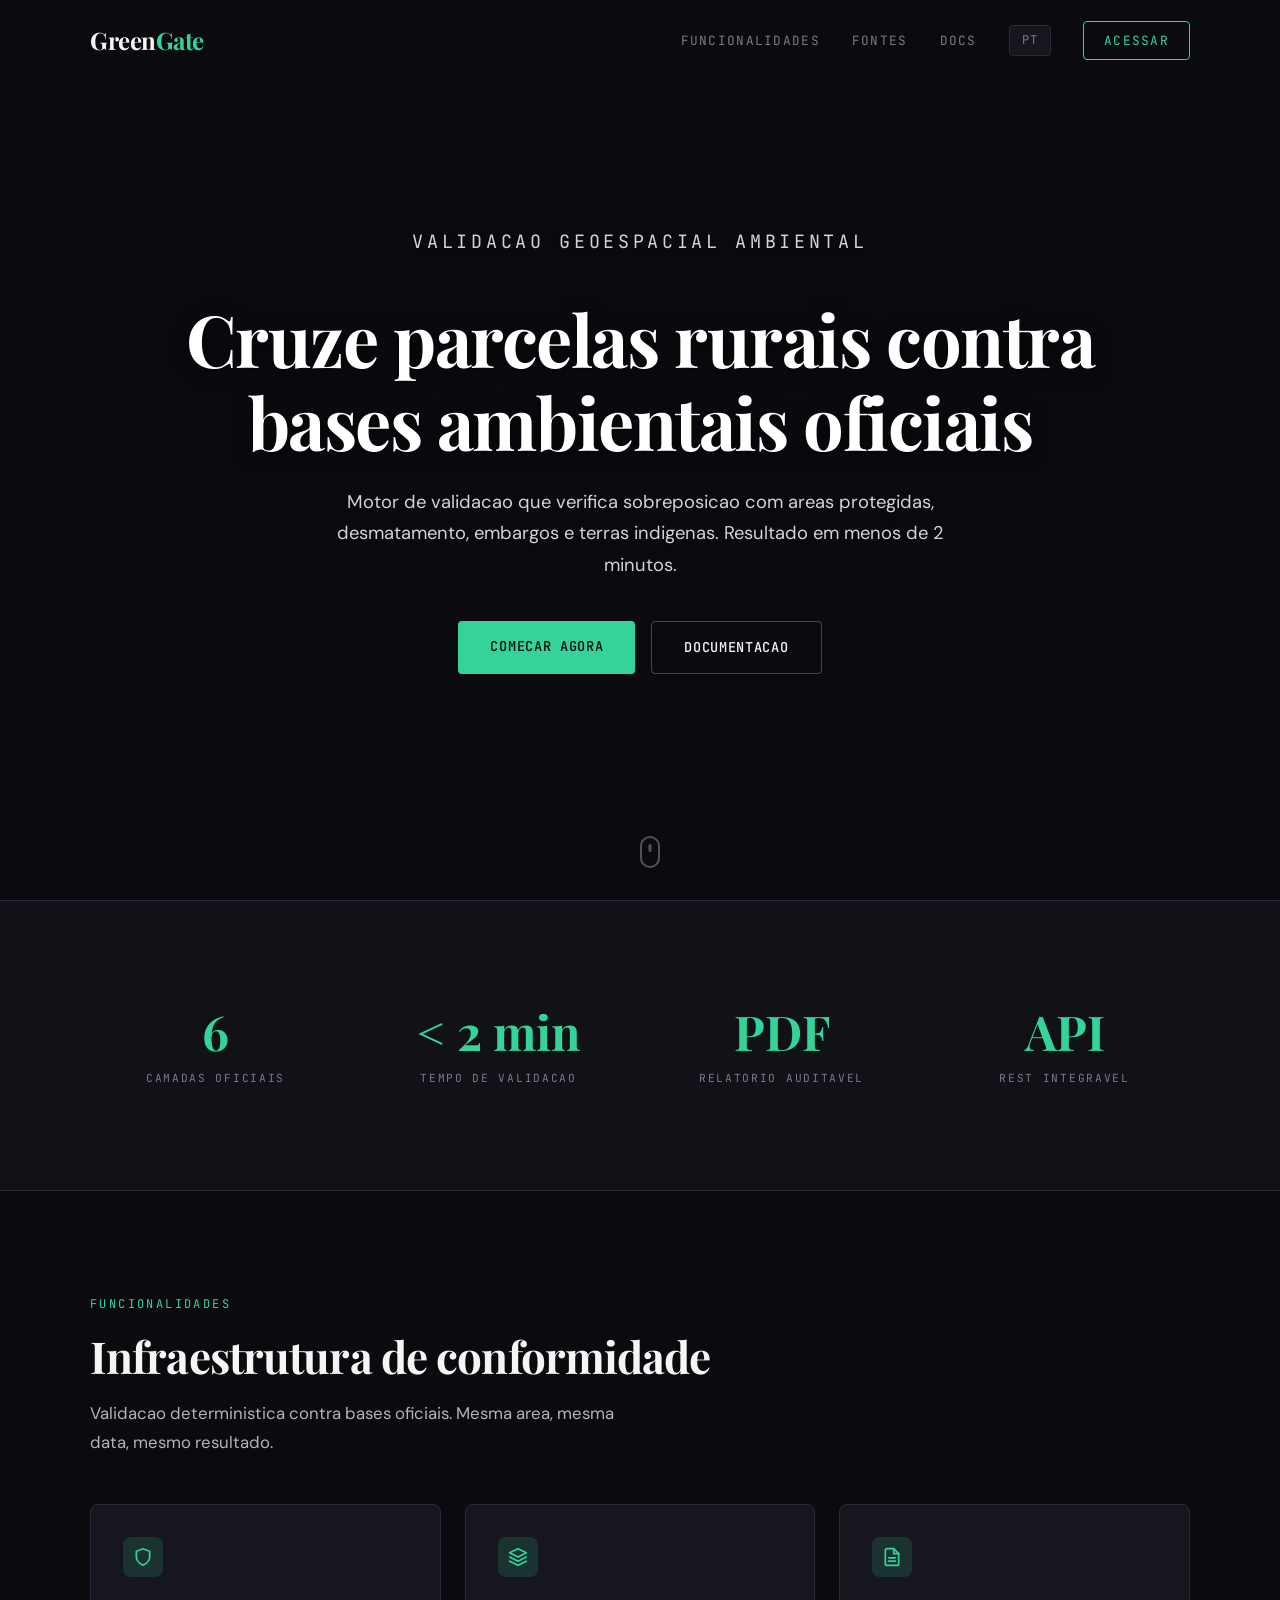
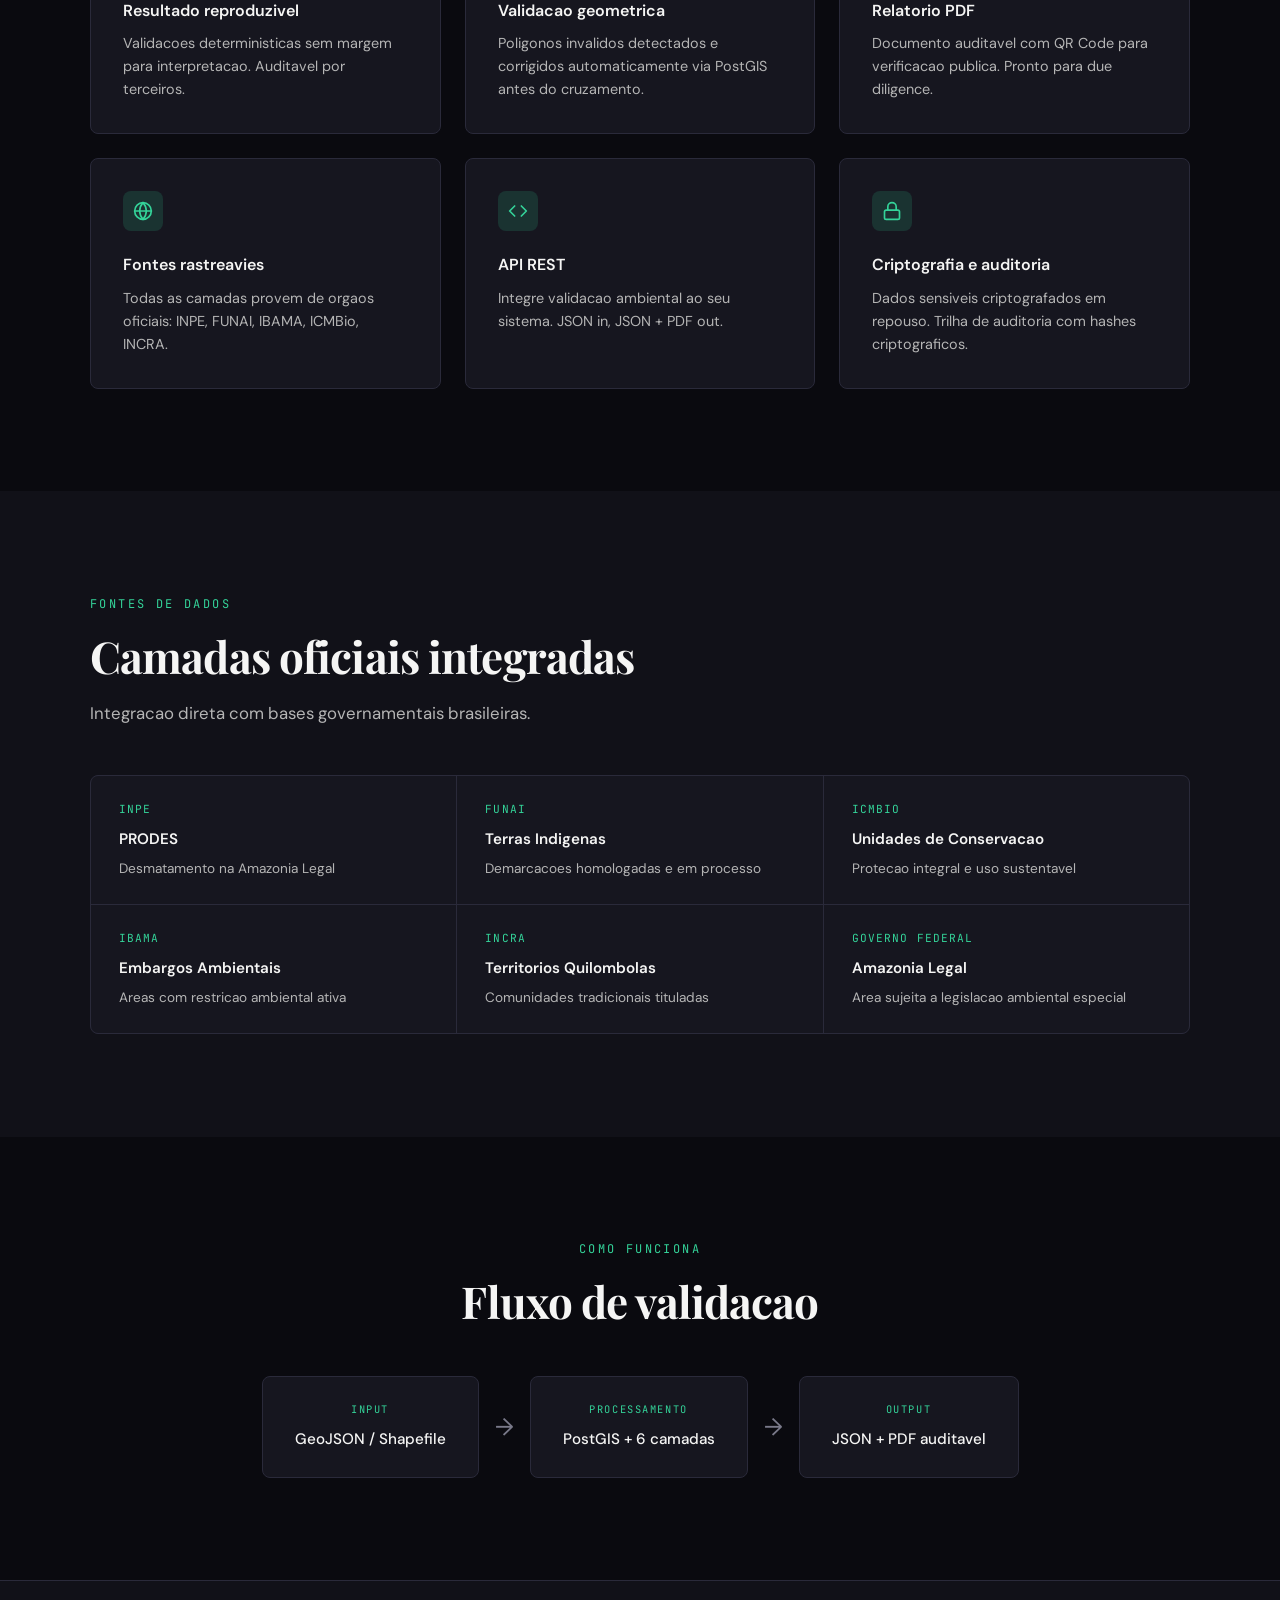
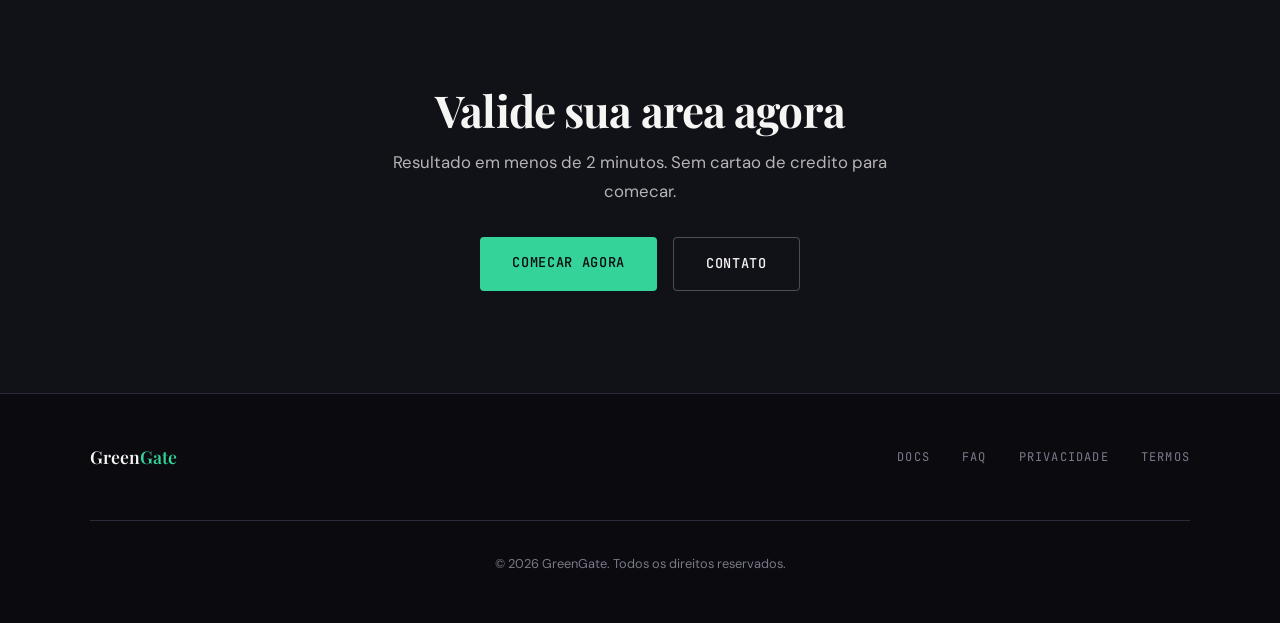
==== index.html @ 03ca0083 "feat: landing page GreenGate" ====
<!DOCTYPE html>
<html lang="pt-BR">
<head>
    <meta charset="UTF-8">
    <meta name="viewport" content="width=device-width, initial-scale=1.0">
    <title>GreenGate — Validacao Geoespacial Ambiental</title>
    <meta name="description" content="Motor de validacao geoespacial que cruza parcelas rurais contra 6 bases ambientais oficiais brasileiras. Resultado em menos de 2 minutos.">

    <!-- Google Analytics 4 -->
    <script async src="https://www.googletagmanager.com/gtag/js?id=G-JRCHQBJEP1"></script>
    <script>
        window.dataLayer = window.dataLayer || [];
        function gtag(){dataLayer.push(arguments);}
        gtag('js', new Date());
        gtag('config', 'G-JRCHQBJEP1');
    </script>

    <!-- Fonts -->
    <link rel="preconnect" href="https://fonts.googleapis.com">
    <link rel="preconnect" href="https://fonts.gstatic.com" crossorigin>
    <link href="https://fonts.googleapis.com/css2?family=Playfair+Display:wght@400;500;600;700;800&family=DM+Sans:wght@300;400;500;600;700&family=JetBrains+Mono:wght@400;500&display=swap" rel="stylesheet">

    <style>
        :root {
            --bg-deep: #0a0a0f;
            --bg-surface: #111118;
            --bg-card: #16161f;
            --bg-elevated: #1c1c28;
            --border: #2a2a3a;
            --border-hover: #3a3a4a;

            --accent: #34d399;
            --accent-dim: rgba(52, 211, 153, 0.15);
            --accent-glow: rgba(52, 211, 153, 0.3);

            --text-primary: #f5f5f4;
            --text-secondary: #b5b5b5;
            --text-muted: #7a7a8a;

            --font-display: 'Playfair Display', Georgia, serif;
            --font-body: 'DM Sans', -apple-system, sans-serif;
            --font-mono: 'JetBrains Mono', monospace;

            --ease: cubic-bezier(0.4, 0, 0.2, 1);
            --max-width: 1100px;
        }

        * { margin: 0; padding: 0; box-sizing: border-box; }

        html { scroll-behavior: smooth; scroll-padding-top: 80px; }

        body {
            font-family: var(--font-body);
            background: var(--bg-deep);
            color: var(--text-secondary);
            line-height: 1.7;
            -webkit-font-smoothing: antialiased;
        }

        /* ---- NAV ---- */
        .nav {
            position: fixed;
            top: 0; left: 0; right: 0;
            z-index: 100;
            padding: 1.25rem 2rem;
            transition: all 0.4s var(--ease);
        }

        .nav.scrolled {
            background: rgba(10, 10, 15, 0.95);
            backdrop-filter: blur(20px);
            -webkit-backdrop-filter: blur(20px);
            border-bottom: 1px solid var(--border);
        }

        .nav-inner {
            max-width: var(--max-width);
            margin: 0 auto;
            display: flex;
            justify-content: space-between;
            align-items: center;
        }

        .nav-logo {
            font-family: var(--font-display);
            font-size: 1.5rem;
            font-weight: 700;
            color: var(--text-primary);
            text-decoration: none;
            letter-spacing: -0.02em;
        }

        .nav-logo span { color: var(--accent); }

        .nav-links {
            display: flex;
            align-items: center;
            gap: 2rem;
        }

        .nav-links a {
            font-family: var(--font-mono);
            font-size: 0.8rem;
            color: var(--text-muted);
            text-decoration: none;
            text-transform: uppercase;
            letter-spacing: 0.1em;
            transition: color 0.3s var(--ease);
        }

        .nav-links a:hover { color: var(--text-primary); }

        .nav-lang {
            font-family: var(--font-mono);
            font-size: 0.75rem;
            color: var(--text-muted);
            background: var(--bg-card);
            border: 1px solid var(--border);
            padding: 0.4rem 0.75rem;
            border-radius: 4px;
            cursor: pointer;
            letter-spacing: 0.1em;
            transition: all 0.3s var(--ease);
        }

        .nav-lang:hover {
            border-color: var(--accent);
            color: var(--accent);
        }

        .nav-cta {
            font-family: var(--font-mono) !important;
            font-size: 0.8rem !important;
            color: var(--accent) !important;
            border: 1px solid var(--accent);
            padding: 0.5rem 1.25rem;
            border-radius: 4px;
            transition: all 0.3s var(--ease);
        }

        .nav-cta:hover { background: var(--accent-dim); }

        /* ---- HERO ---- */
        .hero {
            position: relative;
            min-height: 100vh;
            display: flex;
            align-items: center;
            justify-content: center;
            overflow: hidden;
        }

        .hero-bg {
            position: absolute;
            inset: 0;
            background:
                url('https://images.unsplash.com/photo-1560493676-04071c5f467b?w=1920&q=80')
                center / cover no-repeat;
            animation: heroZoom 25s ease-in-out infinite alternate;
        }

        @keyframes heroZoom {
            from { transform: scale(1); }
            to { transform: scale(1.08); }
        }

        .hero-overlay {
            position: absolute;
            inset: 0;
            background:
                linear-gradient(180deg,
                    rgba(10,10,15,0.85) 0%,
                    rgba(10,10,15,0.6) 35%,
                    rgba(10,10,15,0.9) 100%
                );
        }

        .hero-content {
            position: relative;
            z-index: 2;
            max-width: var(--max-width);
            padding: 0 2rem;
            text-align: center;
        }

        .hero-label {
            font-family: var(--font-mono);
            font-size: 0.75rem;
            text-transform: uppercase;
            letter-spacing: 0.2em;
            color: var(--accent);
            margin-bottom: 1.5rem;
            opacity: 0;
            animation: fadeUp 0.8s var(--ease) 0.3s forwards;
        }

        .hero h1 {
            font-family: var(--font-display);
            font-size: clamp(2.5rem, 6vw, 4.5rem);
            font-weight: 700;
            color: #ffffff;
            line-height: 1.15;
            letter-spacing: -0.02em;
            margin-bottom: 1.5rem;
            text-shadow: 0 2px 20px rgba(0,0,0,0.5), 0 1px 3px rgba(0,0,0,0.3);
            opacity: 0;
            animation: fadeUp 0.8s var(--ease) 0.5s forwards;
        }

        .hero p {
            font-size: clamp(1rem, 2vw, 1.15rem);
            color: #d4d4d4;
            max-width: 640px;
            margin: 0 auto 2.5rem;
            text-shadow: 0 1px 8px rgba(0,0,0,0.4);
            opacity: 0;
            animation: fadeUp 0.8s var(--ease) 0.7s forwards;
        }

        .hero-actions {
            display: flex;
            gap: 1rem;
            justify-content: center;
            flex-wrap: wrap;
            opacity: 0;
            animation: fadeUp 0.8s var(--ease) 0.9s forwards;
        }

        .btn-primary {
            font-family: var(--font-mono);
            font-size: 0.85rem;
            font-weight: 500;
            letter-spacing: 0.05em;
            text-transform: uppercase;
            color: var(--bg-deep);
            background: var(--accent);
            border: none;
            padding: 0.875rem 2rem;
            border-radius: 4px;
            text-decoration: none;
            cursor: pointer;
            transition: all 0.3s var(--ease);
        }

        .btn-primary:hover {
            transform: translateY(-2px);
            box-shadow: 0 8px 24px var(--accent-glow);
        }

        .btn-outline {
            font-family: var(--font-mono);
            font-size: 0.85rem;
            font-weight: 500;
            letter-spacing: 0.05em;
            text-transform: uppercase;
            color: var(--text-primary);
            background: transparent;
            border: 1px solid rgba(255,255,255,0.25);
            padding: 0.875rem 2rem;
            border-radius: 4px;
            text-decoration: none;
            cursor: pointer;
            transition: all 0.3s var(--ease);
        }

        .btn-outline:hover {
            border-color: rgba(255,255,255,0.5);
            background: rgba(255,255,255,0.05);
        }

        .hero-scroll {
            position: absolute;
            bottom: 2rem;
            left: 50%;
            transform: translateX(-50%);
            z-index: 2;
            width: 20px;
            height: 32px;
            border: 2px solid rgba(255,255,255,0.3);
            border-radius: 10px;
            opacity: 0;
            animation: fadeUp 0.8s var(--ease) 1.2s forwards;
        }

        .hero-scroll::after {
            content: '';
            position: absolute;
            top: 6px;
            left: 50%;
            transform: translateX(-50%);
            width: 3px;
            height: 8px;
            background: rgba(255,255,255,0.3);
            border-radius: 2px;
            animation: scrollPulse 2s var(--ease) infinite;
        }

        @keyframes scrollPulse {
            0%, 100% { opacity: 1; transform: translateX(-50%) translateY(0); }
            50% { opacity: 0.3; transform: translateX(-50%) translateY(6px); }
        }

        /* ---- SECTIONS ---- */
        section { padding: clamp(4rem, 8vw, 7rem) 2rem; }

        .section-inner {
            max-width: var(--max-width);
            margin: 0 auto;
        }

        .section-label {
            font-family: var(--font-mono);
            font-size: 0.75rem;
            text-transform: uppercase;
            letter-spacing: 0.2em;
            color: var(--accent);
            margin-bottom: 1rem;
            display: block;
        }

        .section-title {
            font-family: var(--font-display);
            font-size: clamp(1.75rem, 4vw, 2.75rem);
            font-weight: 700;
            color: var(--text-primary);
            line-height: 1.2;
            letter-spacing: -0.02em;
            margin-bottom: 1rem;
        }

        .section-desc {
            font-size: 1.05rem;
            color: var(--text-secondary);
            max-width: 560px;
            margin-bottom: 3rem;
        }

        /* ---- STATS ---- */
        .stats {
            border-top: 1px solid var(--border);
            border-bottom: 1px solid var(--border);
            background: var(--bg-surface);
        }

        .stats-grid {
            display: grid;
            grid-template-columns: repeat(4, 1fr);
            gap: 2rem;
            text-align: center;
        }

        .stat-number {
            font-family: var(--font-display);
            font-size: clamp(2rem, 4vw, 3rem);
            font-weight: 700;
            color: var(--accent);
            line-height: 1.2;
        }

        .stat-label {
            font-family: var(--font-mono);
            font-size: 0.7rem;
            text-transform: uppercase;
            letter-spacing: 0.15em;
            color: var(--text-muted);
            margin-top: 0.5rem;
        }

        /* ---- FEATURES ---- */
        .features { background: var(--bg-deep); }

        .features-grid {
            display: grid;
            grid-template-columns: repeat(3, 1fr);
            gap: 1.5rem;
        }

        .feature-card {
            background: var(--bg-card);
            border: 1px solid var(--border);
            border-radius: 8px;
            padding: 2rem;
            transition: all 0.3s var(--ease);
        }

        .feature-card:hover {
            border-color: var(--border-hover);
            transform: translateY(-3px);
        }

        .feature-icon {
            width: 40px;
            height: 40px;
            background: var(--accent-dim);
            border-radius: 8px;
            display: flex;
            align-items: center;
            justify-content: center;
            margin-bottom: 1.25rem;
        }

        .feature-icon svg {
            width: 20px;
            height: 20px;
            stroke: var(--accent);
            fill: none;
            stroke-width: 2;
            stroke-linecap: round;
            stroke-linejoin: round;
        }

        .feature-card h3 {
            font-family: var(--font-body);
            font-size: 1rem;
            font-weight: 600;
            color: var(--text-primary);
            margin-bottom: 0.5rem;
        }

        .feature-card p {
            font-size: 0.9rem;
            color: var(--text-secondary);
            line-height: 1.6;
        }

        /* ---- SOURCES ---- */
        .sources { background: var(--bg-surface); }

        .sources-grid {
            display: grid;
            grid-template-columns: repeat(3, 1fr);
            gap: 1px;
            background: var(--border);
            border: 1px solid var(--border);
            border-radius: 8px;
            overflow: hidden;
        }

        .source-item {
            background: var(--bg-card);
            padding: 1.5rem 1.75rem;
            transition: background 0.3s var(--ease);
        }

        .source-item:hover { background: var(--bg-elevated); }

        .source-name {
            font-family: var(--font-body);
            font-size: 0.95rem;
            font-weight: 600;
            color: var(--text-primary);
            margin-bottom: 0.25rem;
        }

        .source-org {
            font-family: var(--font-mono);
            font-size: 0.7rem;
            text-transform: uppercase;
            letter-spacing: 0.1em;
            color: var(--accent);
            margin-bottom: 0.5rem;
        }

        .source-desc {
            font-size: 0.85rem;
            color: var(--text-secondary);
        }

        /* ---- METHODOLOGY ---- */
        .methodology { background: var(--bg-deep); }

        .method-flow {
            display: flex;
            align-items: center;
            justify-content: center;
            gap: 1rem;
            margin-top: 3rem;
            flex-wrap: wrap;
        }

        .method-step {
            background: var(--bg-card);
            border: 1px solid var(--border);
            border-radius: 8px;
            padding: 1.5rem 2rem;
            text-align: center;
            min-width: 180px;
        }

        .method-step-label {
            font-family: var(--font-mono);
            font-size: 0.65rem;
            text-transform: uppercase;
            letter-spacing: 0.15em;
            color: var(--accent);
            margin-bottom: 0.5rem;
        }

        .method-step-text {
            font-size: 0.95rem;
            font-weight: 500;
            color: var(--text-primary);
        }

        .method-arrow {
            font-size: 1.5rem;
            color: var(--text-muted);
        }

        /* ---- CTA ---- */
        .cta {
            background: var(--bg-surface);
            border-top: 1px solid var(--border);
            text-align: center;
        }

        .cta .section-title { margin-bottom: 0.75rem; }
        .cta .section-desc { margin: 0 auto 2rem; }

        .cta-actions {
            display: flex;
            gap: 1rem;
            justify-content: center;
            flex-wrap: wrap;
        }

        /* ---- FOOTER ---- */
        .footer {
            padding: 3rem 2rem;
            border-top: 1px solid var(--border);
        }

        .footer-inner {
            max-width: var(--max-width);
            margin: 0 auto;
            display: flex;
            justify-content: space-between;
            align-items: center;
            flex-wrap: wrap;
            gap: 1rem;
        }

        .footer-brand {
            font-family: var(--font-display);
            font-size: 1.1rem;
            font-weight: 600;
            color: var(--text-primary);
        }

        .footer-brand span { color: var(--accent); }

        .footer-links {
            display: flex;
            gap: 2rem;
        }

        .footer-links a {
            font-family: var(--font-mono);
            font-size: 0.75rem;
            text-transform: uppercase;
            letter-spacing: 0.1em;
            color: var(--text-muted);
            text-decoration: none;
            transition: color 0.3s var(--ease);
        }

        .footer-links a:hover { color: var(--text-secondary); }

        .footer-copy {
            width: 100%;
            text-align: center;
            padding-top: 2rem;
            margin-top: 2rem;
            border-top: 1px solid var(--border);
            font-size: 0.8rem;
            color: var(--text-muted);
        }

        /* ---- ANIMATIONS ---- */
        @keyframes fadeUp {
            from { opacity: 0; transform: translateY(24px); }
            to { opacity: 1; transform: translateY(0); }
        }

        .reveal {
            opacity: 0;
            transform: translateY(24px);
            transition: all 0.7s var(--ease);
        }

        .reveal.visible {
            opacity: 1;
            transform: translateY(0);
        }

        /* ---- RESPONSIVE ---- */
        @media (max-width: 900px) {
            .stats-grid { grid-template-columns: repeat(2, 1fr); }
            .features-grid { grid-template-columns: 1fr 1fr; }
            .sources-grid { grid-template-columns: repeat(2, 1fr); }
        }

        @media (max-width: 640px) {
            .nav { padding: 1rem 1.25rem; }
            .nav-links { gap: 0.75rem; }
            .nav-links a.nav-link-text { display: none; }

            .hero h1 { font-size: clamp(2rem, 8vw, 3rem); }

            .stats-grid { grid-template-columns: 1fr 1fr; gap: 1.5rem; }
            .features-grid { grid-template-columns: 1fr; }
            .sources-grid { grid-template-columns: 1fr; }

            .method-flow { flex-direction: column; }
            .method-arrow { transform: rotate(90deg); }

            .footer-inner { flex-direction: column; text-align: center; }
            .footer-links { flex-wrap: wrap; justify-content: center; }
        }

        @media (max-width: 380px) {
            .hero h1 { font-size: 1.75rem; }
            .stat-number { font-size: 2rem; }
        }
    </style>
</head>
<body>

    <!-- Nav -->
    <nav class="nav" id="nav">
        <div class="nav-inner">
            <a href="#" class="nav-logo">Green<span>Gate</span></a>
            <div class="nav-links">
                <a href="#features" class="nav-link-text" data-i18n="nav_features">Funcionalidades</a>
                <a href="#sources" class="nav-link-text" data-i18n="nav_sources">Fontes</a>
                <a href="pages/docs.html" class="nav-link-text" data-i18n="nav_docs">Docs</a>
                <button class="nav-lang" id="langToggle"><span id="langText">PT</span></button>
                <a href="https://app.greengate.com.br" class="nav-cta" target="_blank" data-i18n="nav_cta">Acessar</a>
            </div>
        </div>
    </nav>

    <!-- Hero -->
    <section class="hero">
        <div class="hero-bg"></div>
        <div class="hero-overlay"></div>
        <div class="hero-content">
            <p class="hero-label" data-i18n="hero_label">Validacao geoespacial ambiental</p>
            <h1 data-i18n="hero_title">Cruze parcelas rurais contra bases ambientais oficiais</h1>
            <p data-i18n="hero_desc">Motor de validacao que verifica sobreposicao com areas protegidas, desmatamento, embargos e terras indigenas. Resultado em menos de 2 minutos.</p>
            <div class="hero-actions">
                <a href="https://app.greengate.com.br" class="btn-primary" target="_blank" data-i18n="hero_cta">Comecar agora</a>
                <a href="pages/docs.html" class="btn-outline" data-i18n="hero_docs">Documentacao</a>
            </div>
        </div>
        <div class="hero-scroll"></div>
    </section>

    <!-- Stats -->
    <section class="stats">
        <div class="section-inner">
            <div class="stats-grid">
                <div class="reveal">
                    <div class="stat-number">6</div>
                    <div class="stat-label" data-i18n="stat_layers">Camadas oficiais</div>
                </div>
                <div class="reveal">
                    <div class="stat-number">&lt; 2 min</div>
                    <div class="stat-label" data-i18n="stat_time">Tempo de validacao</div>
                </div>
                <div class="reveal">
                    <div class="stat-number">PDF</div>
                    <div class="stat-label" data-i18n="stat_report">Relatorio auditavel</div>
                </div>
                <div class="reveal">
                    <div class="stat-number">API</div>
                    <div class="stat-label" data-i18n="stat_api">REST integravel</div>
                </div>
            </div>
        </div>
    </section>

    <!-- Features -->
    <section class="features" id="features">
        <div class="section-inner">
            <span class="section-label" data-i18n="features_label">Funcionalidades</span>
            <h2 class="section-title" data-i18n="features_title">Infraestrutura de conformidade</h2>
            <p class="section-desc" data-i18n="features_desc">Validacao deterministica contra bases oficiais. Mesma area, mesma data, mesmo resultado.</p>

            <div class="features-grid">
                <div class="feature-card reveal">
                    <div class="feature-icon">
                        <svg viewBox="0 0 24 24"><path d="M12 22s8-4 8-10V5l-8-3-8 3v7c0 6 8 10 8 10z"/></svg>
                    </div>
                    <h3 data-i18n="feat1_title">Resultado reproduzivel</h3>
                    <p data-i18n="feat1_desc">Validacoes deterministicas sem margem para interpretacao. Auditavel por terceiros.</p>
                </div>

                <div class="feature-card reveal">
                    <div class="feature-icon">
                        <svg viewBox="0 0 24 24"><polygon points="12 2 2 7 12 12 22 7 12 2"/><polyline points="2 17 12 22 22 17"/><polyline points="2 12 12 17 22 12"/></svg>
                    </div>
                    <h3 data-i18n="feat2_title">Validacao geometrica</h3>
                    <p data-i18n="feat2_desc">Poligonos invalidos detectados e corrigidos automaticamente via PostGIS antes do cruzamento.</p>
                </div>

                <div class="feature-card reveal">
                    <div class="feature-icon">
                        <svg viewBox="0 0 24 24"><path d="M14 2H6a2 2 0 0 0-2 2v16a2 2 0 0 0 2 2h12a2 2 0 0 0 2-2V8z"/><polyline points="14 2 14 8 20 8"/><line x1="16" y1="13" x2="8" y2="13"/><line x1="16" y1="17" x2="8" y2="17"/></svg>
                    </div>
                    <h3 data-i18n="feat3_title">Relatorio PDF</h3>
                    <p data-i18n="feat3_desc">Documento auditavel com QR Code para verificacao publica. Pronto para due diligence.</p>
                </div>

                <div class="feature-card reveal">
                    <div class="feature-icon">
                        <svg viewBox="0 0 24 24"><circle cx="12" cy="12" r="10"/><line x1="2" y1="12" x2="22" y2="12"/><path d="M12 2a15.3 15.3 0 0 1 4 10 15.3 15.3 0 0 1-4 10 15.3 15.3 0 0 1-4-10 15.3 15.3 0 0 1 4-10z"/></svg>
                    </div>
                    <h3 data-i18n="feat4_title">Fontes rastreavies</h3>
                    <p data-i18n="feat4_desc">Todas as camadas provem de orgaos oficiais: INPE, FUNAI, IBAMA, ICMBio, INCRA.</p>
                </div>

                <div class="feature-card reveal">
                    <div class="feature-icon">
                        <svg viewBox="0 0 24 24"><polyline points="16 18 22 12 16 6"/><polyline points="8 6 2 12 8 18"/></svg>
                    </div>
                    <h3 data-i18n="feat5_title">API REST</h3>
                    <p data-i18n="feat5_desc">Integre validacao ambiental ao seu sistema. JSON in, JSON + PDF out.</p>
                </div>

                <div class="feature-card reveal">
                    <div class="feature-icon">
                        <svg viewBox="0 0 24 24"><rect x="3" y="11" width="18" height="11" rx="2" ry="2"/><path d="M7 11V7a5 5 0 0 1 10 0v4"/></svg>
                    </div>
                    <h3 data-i18n="feat6_title">Criptografia e auditoria</h3>
                    <p data-i18n="feat6_desc">Dados sensiveis criptografados em repouso. Trilha de auditoria com hashes criptograficos.</p>
                </div>
            </div>
        </div>
    </section>

    <!-- Sources -->
    <section class="sources" id="sources">
        <div class="section-inner">
            <span class="section-label" data-i18n="sources_label">Fontes de dados</span>
            <h2 class="section-title" data-i18n="sources_title">Camadas oficiais integradas</h2>
            <p class="section-desc" data-i18n="sources_desc">Integracao direta com bases governamentais brasileiras.</p>

            <div class="sources-grid">
                <div class="source-item reveal">
                    <div class="source-org">INPE</div>
                    <div class="source-name" data-i18n="src1_name">PRODES</div>
                    <div class="source-desc" data-i18n="src1_desc">Desmatamento na Amazonia Legal</div>
                </div>
                <div class="source-item reveal">
                    <div class="source-org">FUNAI</div>
                    <div class="source-name" data-i18n="src2_name">Terras Indigenas</div>
                    <div class="source-desc" data-i18n="src2_desc">Demarcacoes homologadas e em processo</div>
                </div>
                <div class="source-item reveal">
                    <div class="source-org">ICMBio</div>
                    <div class="source-name" data-i18n="src3_name">Unidades de Conservacao</div>
                    <div class="source-desc" data-i18n="src3_desc">Protecao integral e uso sustentavel</div>
                </div>
                <div class="source-item reveal">
                    <div class="source-org">IBAMA</div>
                    <div class="source-name" data-i18n="src4_name">Embargos Ambientais</div>
                    <div class="source-desc" data-i18n="src4_desc">Areas com restricao ambiental ativa</div>
                </div>
                <div class="source-item reveal">
                    <div class="source-org">INCRA</div>
                    <div class="source-name" data-i18n="src5_name">Territorios Quilombolas</div>
                    <div class="source-desc" data-i18n="src5_desc">Comunidades tradicionais tituladas</div>
                </div>
                <div class="source-item reveal">
                    <div class="source-org" data-i18n="src6_org">Governo Federal</div>
                    <div class="source-name" data-i18n="src6_name">Amazonia Legal</div>
                    <div class="source-desc" data-i18n="src6_desc">Area sujeita a legislacao ambiental especial</div>
                </div>
            </div>
        </div>
    </section>

    <!-- Methodology -->
    <section class="methodology">
        <div class="section-inner" style="text-align: center;">
            <span class="section-label" data-i18n="method_label">Como funciona</span>
            <h2 class="section-title" data-i18n="method_title">Fluxo de validacao</h2>

            <div class="method-flow">
                <div class="method-step reveal">
                    <div class="method-step-label">Input</div>
                    <div class="method-step-text">GeoJSON / Shapefile</div>
                </div>
                <div class="method-arrow reveal">&#8594;</div>
                <div class="method-step reveal">
                    <div class="method-step-label" data-i18n="method_process">Processamento</div>
                    <div class="method-step-text" data-i18n="method_process_desc">PostGIS + 6 camadas</div>
                </div>
                <div class="method-arrow reveal">&#8594;</div>
                <div class="method-step reveal">
                    <div class="method-step-label">Output</div>
                    <div class="method-step-text" data-i18n="method_output_desc">JSON + PDF auditavel</div>
                </div>
            </div>
        </div>
    </section>

    <!-- CTA -->
    <section class="cta">
        <div class="section-inner">
            <h2 class="section-title" data-i18n="cta_title">Valide sua area agora</h2>
            <p class="section-desc" data-i18n="cta_desc">Resultado em menos de 2 minutos. Sem cartao de credito para comecar.</p>
            <div class="cta-actions">
                <a href="https://app.greengate.com.br" class="btn-primary" target="_blank" data-i18n="cta_primary">Comecar agora</a>
                <a href="mailto:greengatebrasil@gmail.com" class="btn-outline" data-i18n="cta_contact">Contato</a>
            </div>
        </div>
    </section>

    <!-- Footer -->
    <footer class="footer">
        <div class="footer-inner">
            <div class="footer-brand">Green<span>Gate</span></div>
            <div class="footer-links">
                <a href="pages/docs.html" data-i18n="nav_docs">Docs</a>
                <a href="pages/faq.html">FAQ</a>
                <a href="pages/privacy.html" data-i18n="footer_privacy">Privacidade</a>
                <a href="pages/terms.html" data-i18n="footer_terms">Termos</a>
            </div>
            <div class="footer-copy" data-i18n="footer_copy">&copy; 2026 GreenGate. Todos os direitos reservados.</div>
        </div>
    </footer>

    <!-- Translations -->
    <script src="js/translations.js"></script>
    <script src="js/apply_translations.js"></script>

    <script>
        // Nav scroll
        window.addEventListener('scroll', () => {
            document.getElementById('nav').classList.toggle('scrolled', window.scrollY > 50);
        });

        // Reveal on scroll
        const observer = new IntersectionObserver((entries) => {
            entries.forEach((entry, i) => {
                if (entry.isIntersecting) {
                    setTimeout(() => entry.target.classList.add('visible'), i * 80);
                    observer.unobserve(entry.target);
                }
            });
        }, { threshold: 0.15, rootMargin: '0px 0px -60px 0px' });

        document.querySelectorAll('.reveal').forEach(el => observer.observe(el));

        // Smooth scroll
        document.querySelectorAll('a[href^="#"]').forEach(a => {
            a.addEventListener('click', e => {
                e.preventDefault();
                const t = document.querySelector(a.getAttribute('href'));
                if (t) t.scrollIntoView({ behavior: 'smooth', block: 'start' });
            });
        });
    </script>

</body>
</html>
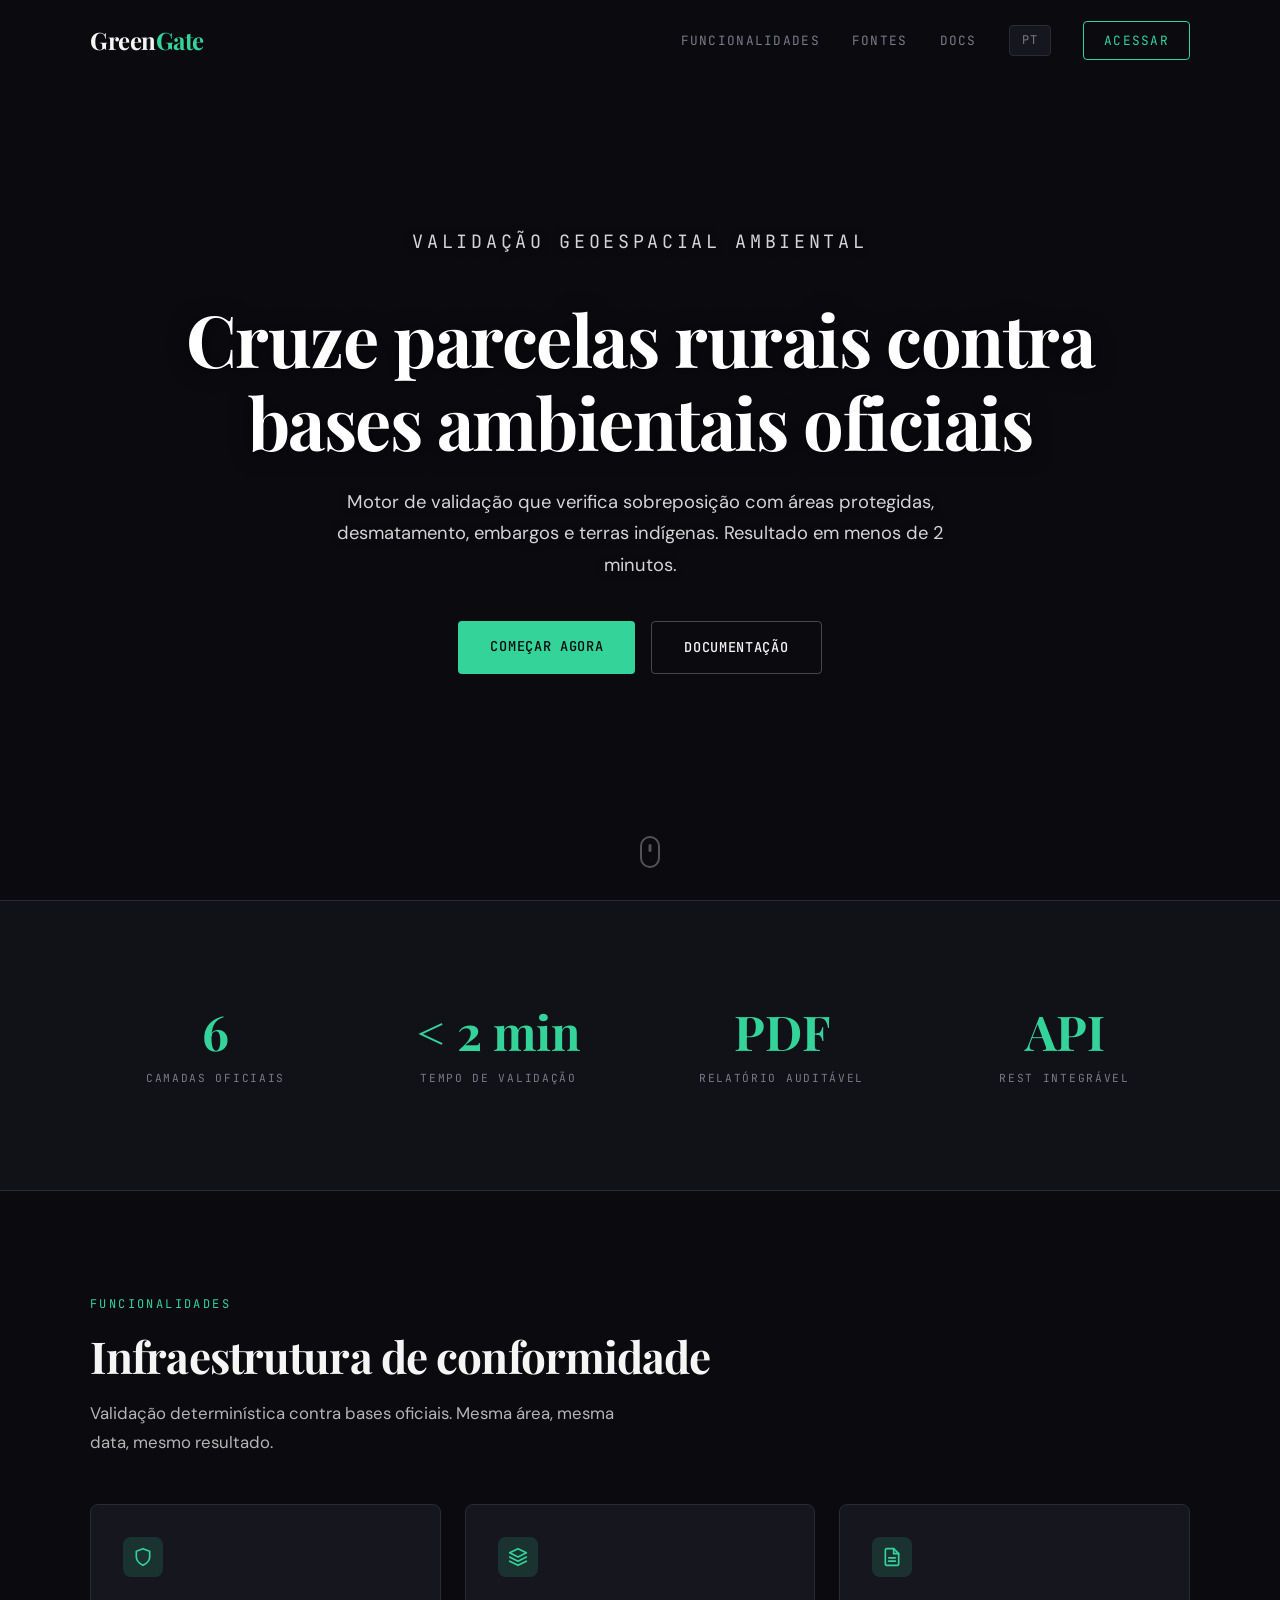
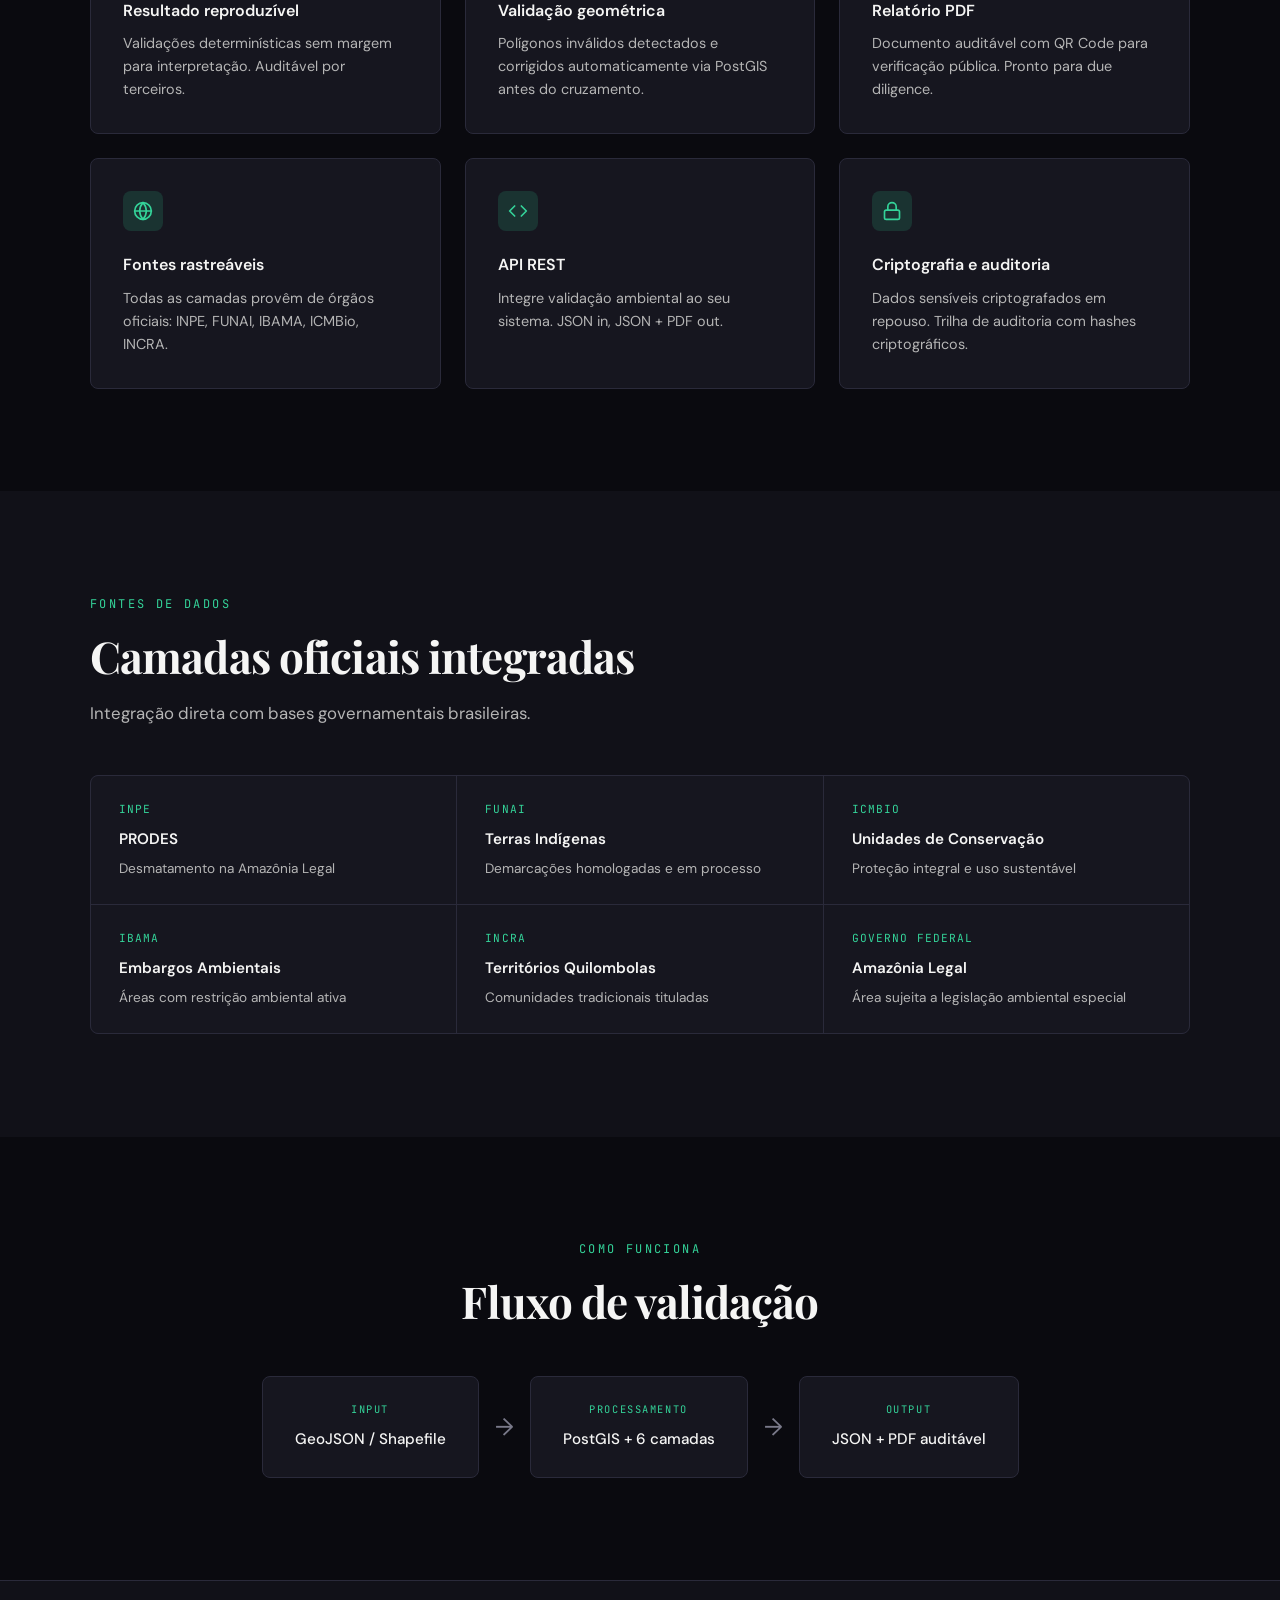
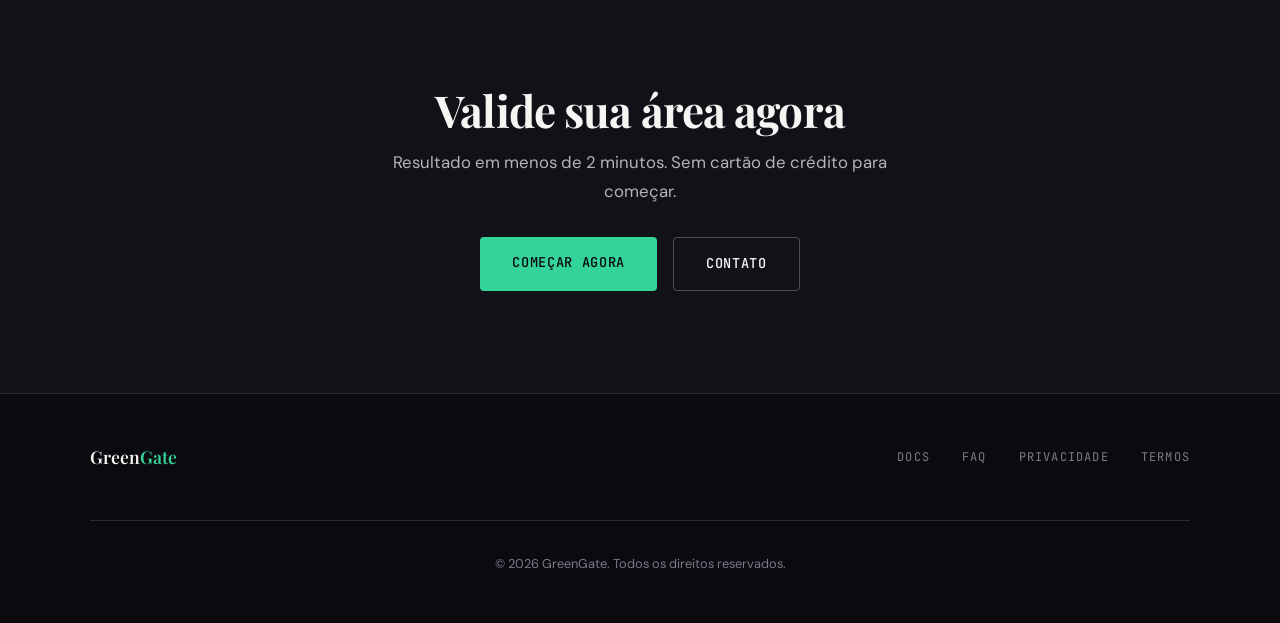
==== commit 6754a219: "fix: corrigir acentos e links do app" ====
--- a/index.html
+++ b/index.html
@@ -3,8 +3,8 @@
 <head>
     <meta charset="UTF-8">
     <meta name="viewport" content="width=device-width, initial-scale=1.0">
-    <title>GreenGate — Validacao Geoespacial Ambiental</title>
-    <meta name="description" content="Motor de validacao geoespacial que cruza parcelas rurais contra 6 bases ambientais oficiais brasileiras. Resultado em menos de 2 minutos.">
+    <title>GreenGate — Validação Geoespacial Ambiental</title>
+    <meta name="description" content="Motor de validação geoespacial que cruza parcelas rurais contra 6 bases ambientais oficiais brasileiras. Resultado em menos de 2 minutos.">
 
     <!-- Google Analytics 4 -->
     <script async src="https://www.googletagmanager.com/gtag/js?id=G-JRCHQBJEP1"></script>
@@ -635,7 +635,7 @@
                 <a href="#sources" class="nav-link-text" data-i18n="nav_sources">Fontes</a>
                 <a href="pages/docs.html" class="nav-link-text" data-i18n="nav_docs">Docs</a>
                 <button class="nav-lang" id="langToggle"><span id="langText">PT</span></button>
-                <a href="https://app.greengate.com.br" class="nav-cta" target="_blank" data-i18n="nav_cta">Acessar</a>
+                <a href="https://www.greengate.com.br/pages/app.html" class="nav-cta" target="_blank" data-i18n="nav_cta">Acessar</a>
             </div>
         </div>
     </nav>
@@ -645,12 +645,12 @@
         <div class="hero-bg"></div>
         <div class="hero-overlay"></div>
         <div class="hero-content">
-            <p class="hero-label" data-i18n="hero_label">Validacao geoespacial ambiental</p>
+            <p class="hero-label" data-i18n="hero_label">Validação geoespacial ambiental</p>
             <h1 data-i18n="hero_title">Cruze parcelas rurais contra bases ambientais oficiais</h1>
-            <p data-i18n="hero_desc">Motor de validacao que verifica sobreposicao com areas protegidas, desmatamento, embargos e terras indigenas. Resultado em menos de 2 minutos.</p>
+            <p data-i18n="hero_desc">Motor de validação que verifica sobreposição com áreas protegidas, desmatamento, embargos e terras indígenas. Resultado em menos de 2 minutos.</p>
             <div class="hero-actions">
-                <a href="https://app.greengate.com.br" class="btn-primary" target="_blank" data-i18n="hero_cta">Comecar agora</a>
-                <a href="pages/docs.html" class="btn-outline" data-i18n="hero_docs">Documentacao</a>
+                <a href="https://www.greengate.com.br/pages/app.html" class="btn-primary" target="_blank" data-i18n="hero_cta">Começar agora</a>
+                <a href="pages/docs.html" class="btn-outline" data-i18n="hero_docs">Documentação</a>
             </div>
         </div>
         <div class="hero-scroll"></div>
@@ -666,15 +666,15 @@
                 </div>
                 <div class="reveal">
                     <div class="stat-number">&lt; 2 min</div>
-                    <div class="stat-label" data-i18n="stat_time">Tempo de validacao</div>
+                    <div class="stat-label" data-i18n="stat_time">Tempo de validação</div>
                 </div>
                 <div class="reveal">
                     <div class="stat-number">PDF</div>
-                    <div class="stat-label" data-i18n="stat_report">Relatorio auditavel</div>
+                    <div class="stat-label" data-i18n="stat_report">Relatório auditável</div>
                 </div>
                 <div class="reveal">
                     <div class="stat-number">API</div>
-                    <div class="stat-label" data-i18n="stat_api">REST integravel</div>
+                    <div class="stat-label" data-i18n="stat_api">REST integrável</div>
                 </div>
             </div>
         </div>
@@ -685,39 +685,39 @@
         <div class="section-inner">
             <span class="section-label" data-i18n="features_label">Funcionalidades</span>
             <h2 class="section-title" data-i18n="features_title">Infraestrutura de conformidade</h2>
-            <p class="section-desc" data-i18n="features_desc">Validacao deterministica contra bases oficiais. Mesma area, mesma data, mesmo resultado.</p>
+            <p class="section-desc" data-i18n="features_desc">Validação determinística contra bases oficiais. Mesma área, mesma data, mesmo resultado.</p>
 
             <div class="features-grid">
                 <div class="feature-card reveal">
                     <div class="feature-icon">
                         <svg viewBox="0 0 24 24"><path d="M12 22s8-4 8-10V5l-8-3-8 3v7c0 6 8 10 8 10z"/></svg>
                     </div>
-                    <h3 data-i18n="feat1_title">Resultado reproduzivel</h3>
-                    <p data-i18n="feat1_desc">Validacoes deterministicas sem margem para interpretacao. Auditavel por terceiros.</p>
+                    <h3 data-i18n="feat1_title">Resultado reproduzível</h3>
+                    <p data-i18n="feat1_desc">Validações determinísticas sem margem para interpretação. Auditável por terceiros.</p>
                 </div>
 
                 <div class="feature-card reveal">
                     <div class="feature-icon">
                         <svg viewBox="0 0 24 24"><polygon points="12 2 2 7 12 12 22 7 12 2"/><polyline points="2 17 12 22 22 17"/><polyline points="2 12 12 17 22 12"/></svg>
                     </div>
-                    <h3 data-i18n="feat2_title">Validacao geometrica</h3>
-                    <p data-i18n="feat2_desc">Poligonos invalidos detectados e corrigidos automaticamente via PostGIS antes do cruzamento.</p>
+                    <h3 data-i18n="feat2_title">Validação geométrica</h3>
+                    <p data-i18n="feat2_desc">Polígonos inválidos detectados e corrigidos automaticamente via PostGIS antes do cruzamento.</p>
                 </div>
 
                 <div class="feature-card reveal">
                     <div class="feature-icon">
                         <svg viewBox="0 0 24 24"><path d="M14 2H6a2 2 0 0 0-2 2v16a2 2 0 0 0 2 2h12a2 2 0 0 0 2-2V8z"/><polyline points="14 2 14 8 20 8"/><line x1="16" y1="13" x2="8" y2="13"/><line x1="16" y1="17" x2="8" y2="17"/></svg>
                     </div>
-                    <h3 data-i18n="feat3_title">Relatorio PDF</h3>
-                    <p data-i18n="feat3_desc">Documento auditavel com QR Code para verificacao publica. Pronto para due diligence.</p>
+                    <h3 data-i18n="feat3_title">Relatório PDF</h3>
+                    <p data-i18n="feat3_desc">Documento auditável com QR Code para verificação pública. Pronto para due diligence.</p>
                 </div>
 
                 <div class="feature-card reveal">
                     <div class="feature-icon">
                         <svg viewBox="0 0 24 24"><circle cx="12" cy="12" r="10"/><line x1="2" y1="12" x2="22" y2="12"/><path d="M12 2a15.3 15.3 0 0 1 4 10 15.3 15.3 0 0 1-4 10 15.3 15.3 0 0 1-4-10 15.3 15.3 0 0 1 4-10z"/></svg>
                     </div>
-                    <h3 data-i18n="feat4_title">Fontes rastreavies</h3>
-                    <p data-i18n="feat4_desc">Todas as camadas provem de orgaos oficiais: INPE, FUNAI, IBAMA, ICMBio, INCRA.</p>
+                    <h3 data-i18n="feat4_title">Fontes rastreáveis</h3>
+                    <p data-i18n="feat4_desc">Todas as camadas provêm de órgãos oficiais: INPE, FUNAI, IBAMA, ICMBio, INCRA.</p>
                 </div>
 
                 <div class="feature-card reveal">
@@ -725,7 +725,7 @@
                         <svg viewBox="0 0 24 24"><polyline points="16 18 22 12 16 6"/><polyline points="8 6 2 12 8 18"/></svg>
                     </div>
                     <h3 data-i18n="feat5_title">API REST</h3>
-                    <p data-i18n="feat5_desc">Integre validacao ambiental ao seu sistema. JSON in, JSON + PDF out.</p>
+                    <p data-i18n="feat5_desc">Integre validação ambiental ao seu sistema. JSON in, JSON + PDF out.</p>
                 </div>
 
                 <div class="feature-card reveal">
@@ -733,7 +733,7 @@
                         <svg viewBox="0 0 24 24"><rect x="3" y="11" width="18" height="11" rx="2" ry="2"/><path d="M7 11V7a5 5 0 0 1 10 0v4"/></svg>
                     </div>
                     <h3 data-i18n="feat6_title">Criptografia e auditoria</h3>
-                    <p data-i18n="feat6_desc">Dados sensiveis criptografados em repouso. Trilha de auditoria com hashes criptograficos.</p>
+                    <p data-i18n="feat6_desc">Dados sensíveis criptografados em repouso. Trilha de auditoria com hashes criptográficos.</p>
                 </div>
             </div>
         </div>
@@ -744,38 +744,38 @@
         <div class="section-inner">
             <span class="section-label" data-i18n="sources_label">Fontes de dados</span>
             <h2 class="section-title" data-i18n="sources_title">Camadas oficiais integradas</h2>
-            <p class="section-desc" data-i18n="sources_desc">Integracao direta com bases governamentais brasileiras.</p>
+            <p class="section-desc" data-i18n="sources_desc">Integração direta com bases governamentais brasileiras.</p>
 
             <div class="sources-grid">
                 <div class="source-item reveal">
                     <div class="source-org">INPE</div>
                     <div class="source-name" data-i18n="src1_name">PRODES</div>
-                    <div class="source-desc" data-i18n="src1_desc">Desmatamento na Amazonia Legal</div>
+                    <div class="source-desc" data-i18n="src1_desc">Desmatamento na Amazônia Legal</div>
                 </div>
                 <div class="source-item reveal">
                     <div class="source-org">FUNAI</div>
-                    <div class="source-name" data-i18n="src2_name">Terras Indigenas</div>
-                    <div class="source-desc" data-i18n="src2_desc">Demarcacoes homologadas e em processo</div>
+                    <div class="source-name" data-i18n="src2_name">Terras Indígenas</div>
+                    <div class="source-desc" data-i18n="src2_desc">Demarcações homologadas e em processo</div>
                 </div>
                 <div class="source-item reveal">
                     <div class="source-org">ICMBio</div>
-                    <div class="source-name" data-i18n="src3_name">Unidades de Conservacao</div>
-                    <div class="source-desc" data-i18n="src3_desc">Protecao integral e uso sustentavel</div>
+                    <div class="source-name" data-i18n="src3_name">Unidades de Conservação</div>
+                    <div class="source-desc" data-i18n="src3_desc">Proteção integral e uso sustentável</div>
                 </div>
                 <div class="source-item reveal">
                     <div class="source-org">IBAMA</div>
                     <div class="source-name" data-i18n="src4_name">Embargos Ambientais</div>
-                    <div class="source-desc" data-i18n="src4_desc">Areas com restricao ambiental ativa</div>
+                    <div class="source-desc" data-i18n="src4_desc">Áreas com restrição ambiental ativa</div>
                 </div>
                 <div class="source-item reveal">
                     <div class="source-org">INCRA</div>
-                    <div class="source-name" data-i18n="src5_name">Territorios Quilombolas</div>
+                    <div class="source-name" data-i18n="src5_name">Territórios Quilombolas</div>
                     <div class="source-desc" data-i18n="src5_desc">Comunidades tradicionais tituladas</div>
                 </div>
                 <div class="source-item reveal">
                     <div class="source-org" data-i18n="src6_org">Governo Federal</div>
-                    <div class="source-name" data-i18n="src6_name">Amazonia Legal</div>
-                    <div class="source-desc" data-i18n="src6_desc">Area sujeita a legislacao ambiental especial</div>
+                    <div class="source-name" data-i18n="src6_name">Amazônia Legal</div>
+                    <div class="source-desc" data-i18n="src6_desc">Área sujeita a legislação ambiental especial</div>
                 </div>
             </div>
         </div>
@@ -785,7 +785,7 @@
     <section class="methodology">
         <div class="section-inner" style="text-align: center;">
             <span class="section-label" data-i18n="method_label">Como funciona</span>
-            <h2 class="section-title" data-i18n="method_title">Fluxo de validacao</h2>
+            <h2 class="section-title" data-i18n="method_title">Fluxo de validação</h2>
 
             <div class="method-flow">
                 <div class="method-step reveal">
@@ -800,7 +800,7 @@
                 <div class="method-arrow reveal">&#8594;</div>
                 <div class="method-step reveal">
                     <div class="method-step-label">Output</div>
-                    <div class="method-step-text" data-i18n="method_output_desc">JSON + PDF auditavel</div>
+                    <div class="method-step-text" data-i18n="method_output_desc">JSON + PDF auditável</div>
                 </div>
             </div>
         </div>
@@ -809,10 +809,10 @@
     <!-- CTA -->
     <section class="cta">
         <div class="section-inner">
-            <h2 class="section-title" data-i18n="cta_title">Valide sua area agora</h2>
-            <p class="section-desc" data-i18n="cta_desc">Resultado em menos de 2 minutos. Sem cartao de credito para comecar.</p>
+            <h2 class="section-title" data-i18n="cta_title">Valide sua área agora</h2>
+            <p class="section-desc" data-i18n="cta_desc">Resultado em menos de 2 minutos. Sem cartão de crédito para começar.</p>
             <div class="cta-actions">
-                <a href="https://app.greengate.com.br" class="btn-primary" target="_blank" data-i18n="cta_primary">Comecar agora</a>
+                <a href="https://www.greengate.com.br/pages/app.html" class="btn-primary" target="_blank" data-i18n="cta_primary">Começar agora</a>
                 <a href="mailto:greengatebrasil@gmail.com" class="btn-outline" data-i18n="cta_contact">Contato</a>
             </div>
         </div>
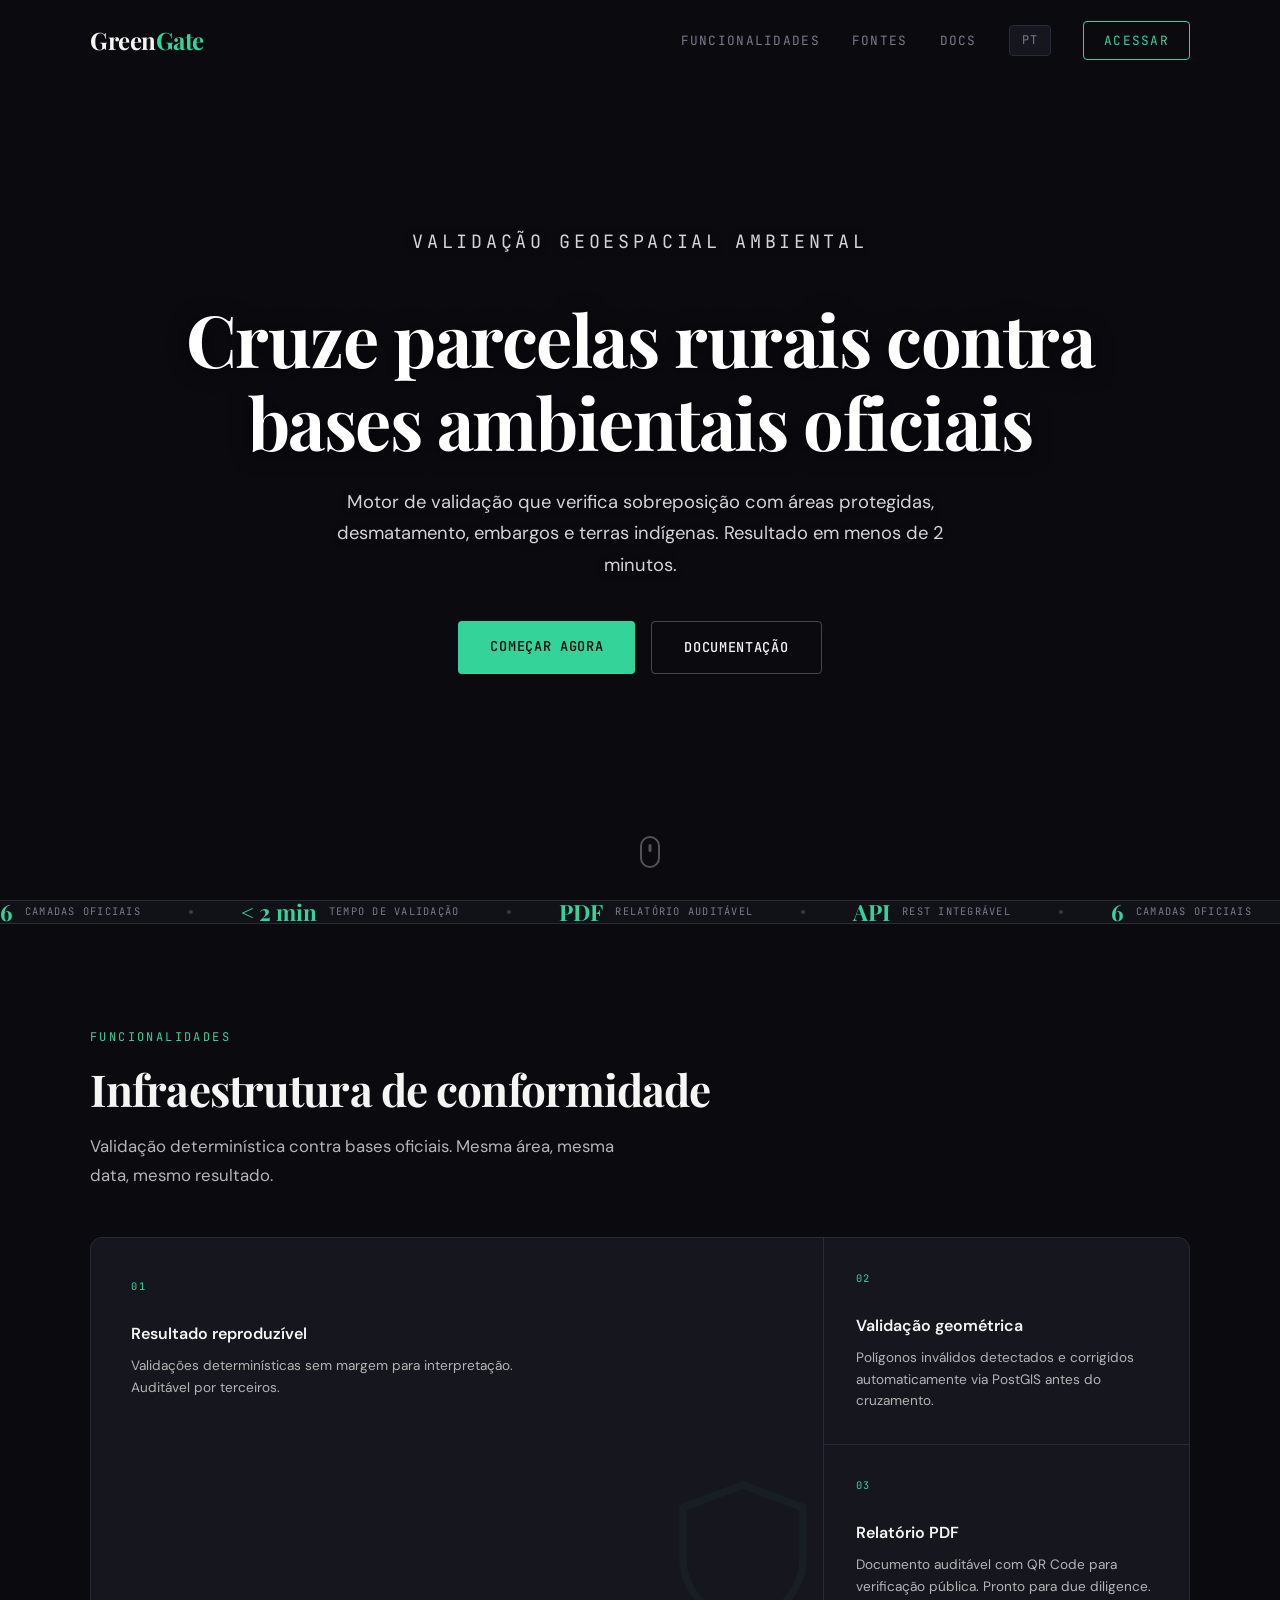
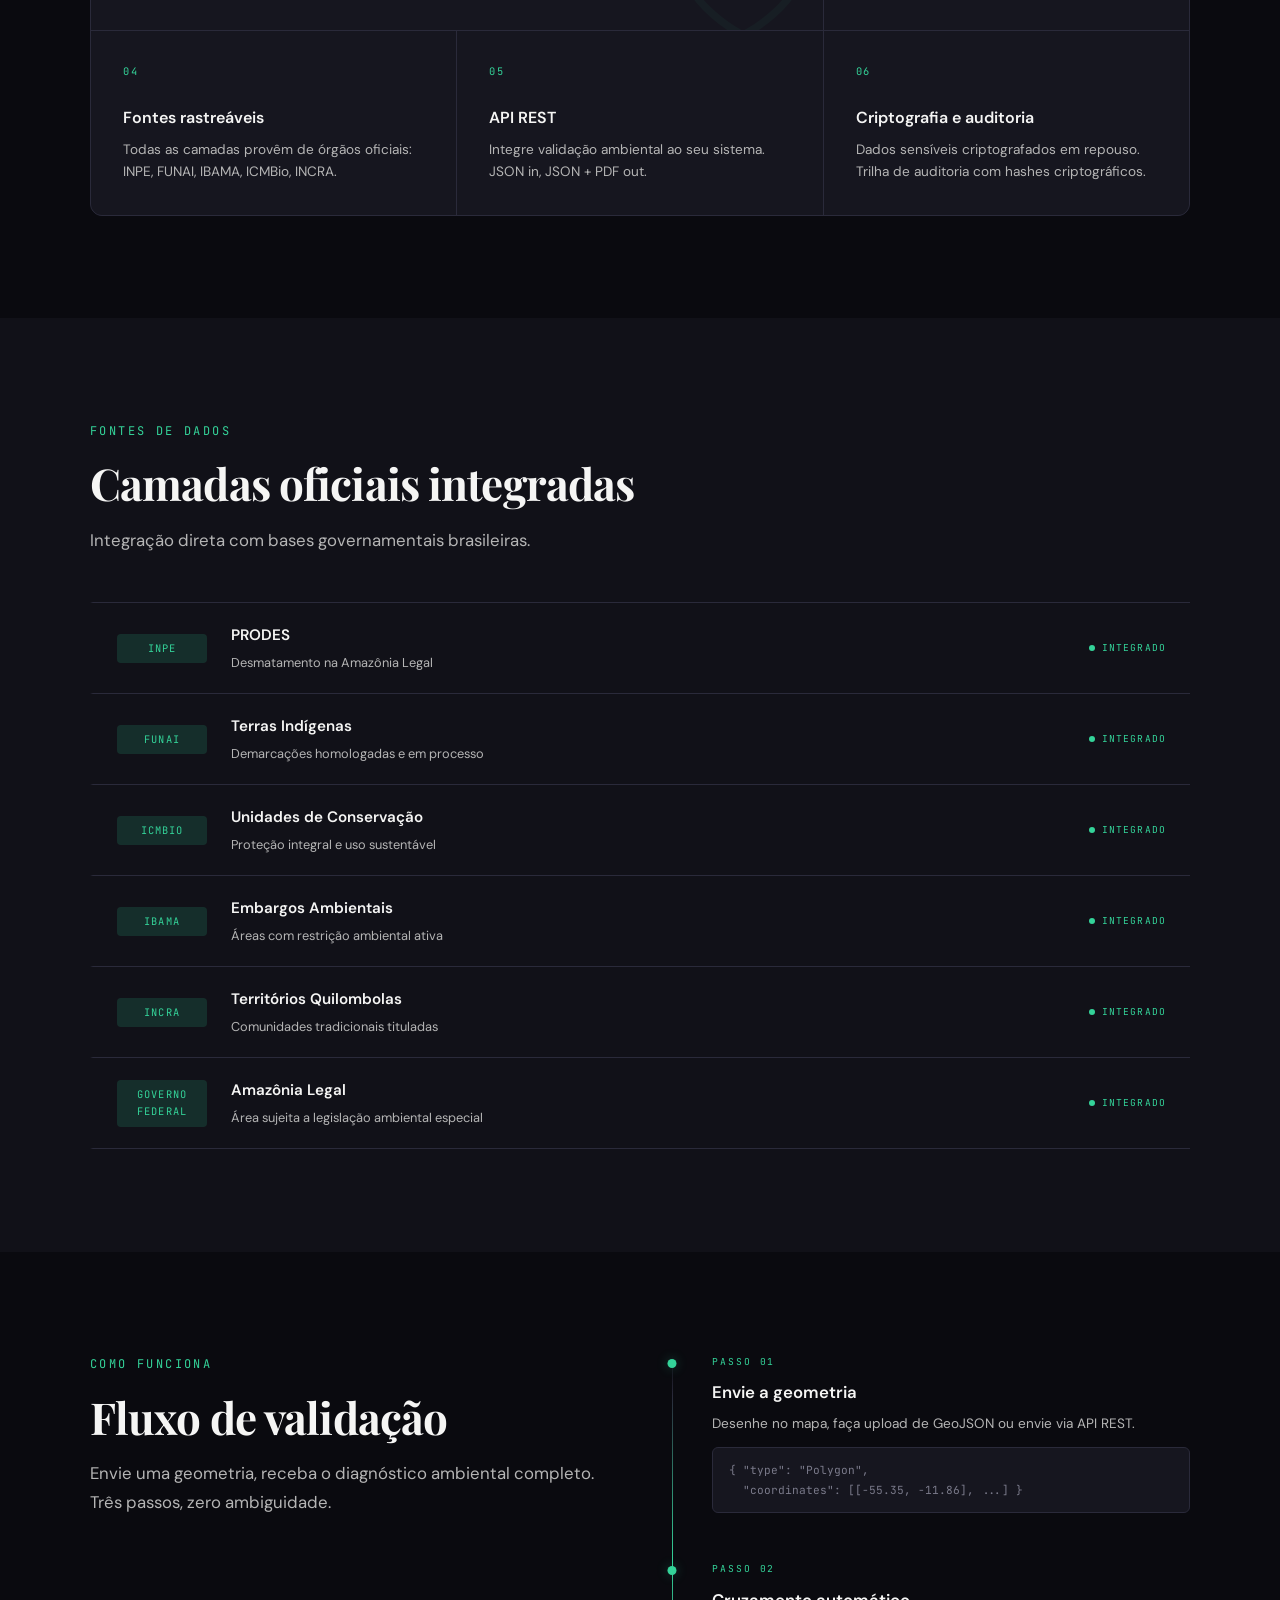
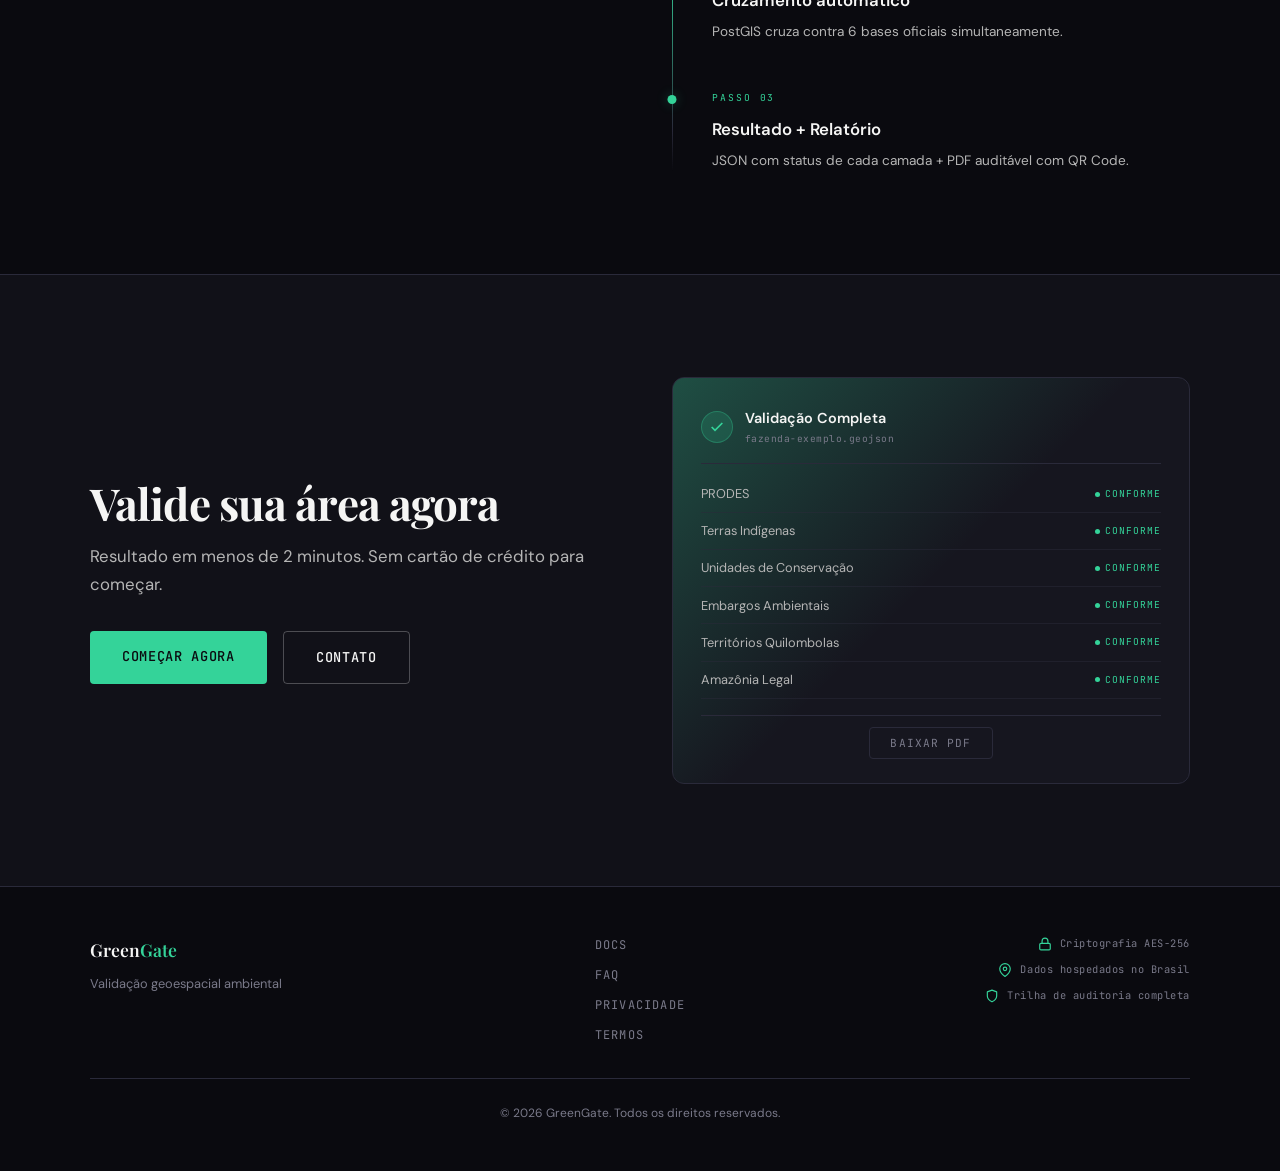
==== commit d0561ae1: "refactor: redesign landing page para identidade visual própria" ====
--- a/index.html
+++ b/index.html
@@ -300,7 +300,7 @@
             50% { opacity: 0.3; transform: translateX(-50%) translateY(6px); }
         }
 
-        /* ---- SECTIONS ---- */
+        /* ---- SECTIONS COMMON ---- */
         section { padding: clamp(4rem, 8vw, 7rem) 2rem; }
 
         .section-inner {
@@ -335,81 +335,134 @@
             margin-bottom: 3rem;
         }
 
-        /* ---- STATS ---- */
-        .stats {
+        /* ---- TRUST RIBBON (was Stats) ---- */
+        .trust-ribbon {
             border-top: 1px solid var(--border);
             border-bottom: 1px solid var(--border);
             background: var(--bg-surface);
-        }
-
-        .stats-grid {
-            display: grid;
-            grid-template-columns: repeat(4, 1fr);
-            gap: 2rem;
-            text-align: center;
-        }
-
-        .stat-number {
+            overflow: hidden;
+            padding: 1.25rem 0;
+        }
+
+        .trust-ribbon:hover .trust-ribbon-track {
+            animation-play-state: paused;
+        }
+
+        .trust-ribbon-track {
+            display: flex;
+            gap: 3rem;
+            align-items: center;
+            animation: ticker 28s linear infinite;
+            width: max-content;
+        }
+
+        .trust-ribbon-item {
+            display: flex;
+            align-items: center;
+            gap: 0.75rem;
+            white-space: nowrap;
+        }
+
+        .trust-ribbon-dot {
+            width: 4px;
+            height: 4px;
+            border-radius: 50%;
+            background: var(--border-hover);
+            flex-shrink: 0;
+        }
+
+        .trust-ribbon-value {
             font-family: var(--font-display);
-            font-size: clamp(2rem, 4vw, 3rem);
+            font-size: 1.4rem;
             font-weight: 700;
             color: var(--accent);
-            line-height: 1.2;
-        }
-
-        .stat-label {
-            font-family: var(--font-mono);
-            font-size: 0.7rem;
+            line-height: 1;
+        }
+
+        .trust-ribbon-label {
+            font-family: var(--font-mono);
+            font-size: 0.65rem;
             text-transform: uppercase;
-            letter-spacing: 0.15em;
+            letter-spacing: 0.12em;
             color: var(--text-muted);
-            margin-top: 0.5rem;
-        }
-
-        /* ---- FEATURES ---- */
+            line-height: 1.3;
+        }
+
+        @keyframes ticker {
+            from { transform: translateX(0); }
+            to { transform: translateX(-50%); }
+        }
+
+        /* ---- FEATURES BENTO ---- */
         .features { background: var(--bg-deep); }
 
-        .features-grid {
+        .features-bento {
             display: grid;
             grid-template-columns: repeat(3, 1fr);
-            gap: 1.5rem;
-        }
-
-        .feature-card {
+            grid-template-rows: auto auto auto;
+            gap: 1px;
+            background: var(--border);
+            border: 1px solid var(--border);
+            border-radius: 12px;
+            overflow: hidden;
+        }
+
+        .feature-cell {
             background: var(--bg-card);
-            border: 1px solid var(--border);
-            border-radius: 8px;
             padding: 2rem;
-            transition: all 0.3s var(--ease);
-        }
-
-        .feature-card:hover {
-            border-color: var(--border-hover);
-            transform: translateY(-3px);
-        }
-
-        .feature-icon {
-            width: 40px;
-            height: 40px;
-            background: var(--accent-dim);
-            border-radius: 8px;
-            display: flex;
-            align-items: center;
-            justify-content: center;
-            margin-bottom: 1.25rem;
-        }
-
-        .feature-icon svg {
-            width: 20px;
-            height: 20px;
+            transition: background 0.3s var(--ease);
+            display: flex;
+            flex-direction: column;
+        }
+
+        .feature-cell:hover { background: var(--bg-elevated); }
+
+        .feature-cell--hero {
+            grid-column: 1 / 3;
+            grid-row: 1 / 3;
+            padding: 2.5rem;
+            position: relative;
+            overflow: hidden;
+        }
+
+        .feature-cell--hero .feature-deco {
+            position: absolute;
+            bottom: -20px;
+            right: -10px;
+            width: 180px;
+            height: 180px;
+            opacity: 0.04;
+        }
+
+        .feature-cell--hero .feature-deco svg {
+            width: 100%;
+            height: 100%;
             stroke: var(--accent);
             fill: none;
-            stroke-width: 2;
-            stroke-linecap: round;
-            stroke-linejoin: round;
-        }
-
-        .feature-card h3 {
+            stroke-width: 1;
+        }
+
+        .feature-cell--hero h3 {
+            font-family: var(--font-display);
+            font-size: 1.4rem;
+            margin-bottom: 0.75rem;
+        }
+
+        .feature-cell--hero p {
+            font-size: 1rem;
+            max-width: 420px;
+            line-height: 1.7;
+        }
+
+        .feature-num {
+            font-family: var(--font-mono);
+            font-size: 0.65rem;
+            color: var(--accent);
+            letter-spacing: 0.15em;
+            margin-bottom: 1.5rem;
+        }
+
+        .feature-cell h3 {
             font-family: var(--font-body);
             font-size: 1rem;
             font-weight: 600;
@@ -417,128 +470,329 @@
             margin-bottom: 0.5rem;
         }
 
-        .feature-card p {
-            font-size: 0.9rem;
+        .feature-cell p {
+            font-size: 0.85rem;
             color: var(--text-secondary);
             line-height: 1.6;
         }
 
-        /* ---- SOURCES ---- */
-        .sources { background: var(--bg-surface); }
-
-        .sources-grid {
+        /* ---- EVIDENCE TABLE (was Sources) ---- */
+        .evidence { background: var(--bg-surface); }
+
+        .evidence-list {
+            display: flex;
+            flex-direction: column;
+        }
+
+        .evidence-row {
             display: grid;
-            grid-template-columns: repeat(3, 1fr);
-            gap: 1px;
-            background: var(--border);
-            border: 1px solid var(--border);
-            border-radius: 8px;
-            overflow: hidden;
-        }
-
-        .source-item {
+            grid-template-columns: 90px 1fr auto;
+            align-items: center;
+            gap: 1.5rem;
+            padding: 1.25rem 1.5rem;
+            border-bottom: 1px solid var(--border);
+            border-left: 3px solid transparent;
+            transition: all 0.3s var(--ease);
+        }
+
+        .evidence-row:first-child {
+            border-top: 1px solid var(--border);
+        }
+
+        .evidence-row:hover {
             background: var(--bg-card);
-            padding: 1.5rem 1.75rem;
-            transition: background 0.3s var(--ease);
-        }
-
-        .source-item:hover { background: var(--bg-elevated); }
-
-        .source-name {
+            border-left-color: var(--accent);
+        }
+
+        .evidence-org {
+            font-family: var(--font-mono);
+            font-size: 0.65rem;
+            text-transform: uppercase;
+            letter-spacing: 0.1em;
+            color: var(--accent);
+            text-align: center;
+            padding: 0.35rem 0;
+            background: var(--accent-dim);
+            border-radius: 4px;
+        }
+
+        .evidence-info { display: flex; flex-direction: column; gap: 0.15rem; }
+        .evidence-name { font-size: 0.95rem; font-weight: 600; color: var(--text-primary); }
+        .evidence-desc { font-size: 0.8rem; color: var(--text-secondary); }
+
+        .evidence-badge {
+            font-family: var(--font-mono);
+            font-size: 0.6rem;
+            text-transform: uppercase;
+            letter-spacing: 0.12em;
+            color: var(--accent);
+            display: flex;
+            align-items: center;
+            gap: 0.4rem;
+        }
+
+        .evidence-badge::before {
+            content: '';
+            width: 6px;
+            height: 6px;
+            background: var(--accent);
+            border-radius: 50%;
+            flex-shrink: 0;
+        }
+
+        /* ---- METHODOLOGY TIMELINE ---- */
+        .methodology { background: var(--bg-deep); }
+
+        .methodology-layout {
+            display: grid;
+            grid-template-columns: 1fr 1fr;
+            gap: 4rem;
+            align-items: start;
+        }
+
+        .methodology-text {
+            position: sticky;
+            top: 6rem;
+        }
+
+        .methodology-text .section-desc { margin-bottom: 0; }
+
+        .timeline {
+            position: relative;
+            padding-left: 2.5rem;
+        }
+
+        .timeline::before {
+            content: '';
+            position: absolute;
+            left: 0;
+            top: 0;
+            bottom: 0;
+            width: 1px;
+            background: linear-gradient(
+                to bottom,
+                transparent,
+                var(--border) 10%,
+                var(--accent) 50%,
+                var(--border) 90%,
+                transparent
+            );
+        }
+
+        .timeline-step {
+            position: relative;
+            padding-bottom: 3rem;
+        }
+
+        .timeline-step:last-child { padding-bottom: 0; }
+
+        .timeline-step::before {
+            content: '';
+            position: absolute;
+            left: calc(-2.5rem - 0px);
+            top: 0.3rem;
+            width: 9px;
+            height: 9px;
+            background: var(--accent);
+            border-radius: 50%;
+            transform: translateX(-50%);
+            box-shadow: 0 0 12px var(--accent-glow);
+        }
+
+        .timeline-step-label {
+            font-family: var(--font-mono);
+            font-size: 0.6rem;
+            text-transform: uppercase;
+            letter-spacing: 0.2em;
+            color: var(--accent);
+            margin-bottom: 0.5rem;
+        }
+
+        .timeline-step-title {
             font-family: var(--font-body);
-            font-size: 0.95rem;
+            font-size: 1.05rem;
             font-weight: 600;
             color: var(--text-primary);
-            margin-bottom: 0.25rem;
-        }
-
-        .source-org {
+            margin-bottom: 0.4rem;
+        }
+
+        .timeline-step-detail {
+            font-size: 0.85rem;
+            color: var(--text-secondary);
+            line-height: 1.6;
+        }
+
+        .timeline-code {
+            font-family: var(--font-mono);
+            font-size: 0.7rem;
+            color: var(--text-muted);
+            background: var(--bg-card);
+            border: 1px solid var(--border);
+            border-radius: 6px;
+            padding: 0.75rem 1rem;
+            margin-top: 0.75rem;
+            line-height: 1.8;
+            overflow-x: auto;
+            white-space: pre;
+        }
+
+        /* ---- CTA SPLIT ---- */
+        .cta {
+            background: var(--bg-surface);
+            border-top: 1px solid var(--border);
+        }
+
+        .cta-split {
+            display: grid;
+            grid-template-columns: 1fr 1fr;
+            gap: 4rem;
+            align-items: center;
+        }
+
+        .cta-text .section-title { margin-bottom: 0.75rem; }
+        .cta-text .section-desc { margin-bottom: 2rem; }
+
+        .cta-actions {
+            display: flex;
+            gap: 1rem;
+            flex-wrap: wrap;
+        }
+
+        .cta-preview {
+            background: var(--bg-card);
+            border: 1px solid var(--border);
+            border-radius: 12px;
+            padding: 1.75rem;
+            position: relative;
+            overflow: hidden;
+        }
+
+        .cta-preview::before {
+            content: '';
+            position: absolute;
+            inset: -1px;
+            border-radius: 12px;
+            background: linear-gradient(135deg, var(--accent-glow), transparent 50%);
+            z-index: 0;
+            pointer-events: none;
+        }
+
+        .cta-preview > * { position: relative; z-index: 1; }
+
+        .cta-preview-header {
+            display: flex;
+            align-items: center;
+            gap: 0.75rem;
+            padding-bottom: 1rem;
+            border-bottom: 1px solid var(--border);
+            margin-bottom: 0.75rem;
+        }
+
+        .cta-preview-icon {
+            width: 32px;
+            height: 32px;
+            background: var(--accent-dim);
+            border: 1px solid rgba(52,211,153,0.3);
+            border-radius: 50%;
+            display: flex;
+            align-items: center;
+            justify-content: center;
+            flex-shrink: 0;
+        }
+
+        .cta-preview-icon svg {
+            width: 16px;
+            height: 16px;
+            stroke: var(--accent);
+            fill: none;
+            stroke-width: 2.5;
+        }
+
+        .cta-preview-title {
+            font-family: var(--font-body);
+            font-weight: 600;
+            font-size: 0.9rem;
+            color: var(--text-primary);
+        }
+
+        .cta-preview-file {
+            font-family: var(--font-mono);
+            font-size: 0.6rem;
+            color: var(--text-muted);
+            letter-spacing: 0.05em;
+        }
+
+        .cta-preview-row {
+            display: flex;
+            justify-content: space-between;
+            align-items: center;
+            padding: 0.45rem 0;
+            border-bottom: 1px solid rgba(42,42,58,0.5);
+        }
+
+        .cta-preview-row:last-of-type { border-bottom: none; }
+
+        .cta-preview-row-name {
+            font-size: 0.8rem;
+            color: var(--text-secondary);
+        }
+
+        .cta-preview-row-status {
+            font-family: var(--font-mono);
+            font-size: 0.6rem;
+            text-transform: uppercase;
+            letter-spacing: 0.1em;
+            color: var(--accent);
+            display: flex;
+            align-items: center;
+            gap: 0.35rem;
+        }
+
+        .cta-preview-row-status::before {
+            content: '';
+            width: 5px;
+            height: 5px;
+            background: var(--accent);
+            border-radius: 50%;
+        }
+
+        .cta-preview-footer {
+            margin-top: 1rem;
+            padding-top: 0.75rem;
+            border-top: 1px solid var(--border);
+            text-align: center;
+        }
+
+        .cta-preview-pdf {
             font-family: var(--font-mono);
             font-size: 0.7rem;
             text-transform: uppercase;
             letter-spacing: 0.1em;
-            color: var(--accent);
-            margin-bottom: 0.5rem;
-        }
-
-        .source-desc {
-            font-size: 0.85rem;
-            color: var(--text-secondary);
-        }
-
-        /* ---- METHODOLOGY ---- */
-        .methodology { background: var(--bg-deep); }
-
-        .method-flow {
-            display: flex;
-            align-items: center;
-            justify-content: center;
-            gap: 1rem;
-            margin-top: 3rem;
-            flex-wrap: wrap;
-        }
-
-        .method-step {
-            background: var(--bg-card);
+            color: var(--text-muted);
+            background: none;
             border: 1px solid var(--border);
-            border-radius: 8px;
-            padding: 1.5rem 2rem;
-            text-align: center;
-            min-width: 180px;
-        }
-
-        .method-step-label {
-            font-family: var(--font-mono);
-            font-size: 0.65rem;
-            text-transform: uppercase;
-            letter-spacing: 0.15em;
-            color: var(--accent);
-            margin-bottom: 0.5rem;
-        }
-
-        .method-step-text {
-            font-size: 0.95rem;
-            font-weight: 500;
-            color: var(--text-primary);
-        }
-
-        .method-arrow {
-            font-size: 1.5rem;
-            color: var(--text-muted);
-        }
-
-        /* ---- CTA ---- */
-        .cta {
-            background: var(--bg-surface);
-            border-top: 1px solid var(--border);
-            text-align: center;
-        }
-
-        .cta .section-title { margin-bottom: 0.75rem; }
-        .cta .section-desc { margin: 0 auto 2rem; }
-
-        .cta-actions {
-            display: flex;
-            gap: 1rem;
-            justify-content: center;
-            flex-wrap: wrap;
+            padding: 0.5rem 1.25rem;
+            border-radius: 4px;
+            cursor: default;
+            transition: all 0.3s var(--ease);
         }
 
         /* ---- FOOTER ---- */
         .footer {
             padding: 3rem 2rem;
             border-top: 1px solid var(--border);
-        }
-
-        .footer-inner {
+            background: var(--bg-deep);
+        }
+
+        .footer-grid {
             max-width: var(--max-width);
             margin: 0 auto;
-            display: flex;
-            justify-content: space-between;
-            align-items: center;
-            flex-wrap: wrap;
-            gap: 1rem;
-        }
+            display: grid;
+            grid-template-columns: 1fr auto 1fr;
+            gap: 3rem;
+        }
+
+        .footer-col-brand {}
 
         .footer-brand {
             font-family: var(--font-display);
@@ -549,12 +803,20 @@
 
         .footer-brand span { color: var(--accent); }
 
-        .footer-links {
-            display: flex;
-            gap: 2rem;
-        }
-
-        .footer-links a {
+        .footer-tagline {
+            font-size: 0.8rem;
+            color: var(--text-muted);
+            margin-top: 0.5rem;
+            max-width: 240px;
+        }
+
+        .footer-col-links {
+            display: flex;
+            flex-direction: column;
+            gap: 0.6rem;
+        }
+
+        .footer-col-links a {
             font-family: var(--font-mono);
             font-size: 0.75rem;
             text-transform: uppercase;
@@ -564,15 +826,45 @@
             transition: color 0.3s var(--ease);
         }
 
-        .footer-links a:hover { color: var(--text-secondary); }
-
-        .footer-copy {
-            width: 100%;
+        .footer-col-links a:hover { color: var(--text-secondary); }
+
+        .footer-col-trust {
+            display: flex;
+            flex-direction: column;
+            gap: 0.5rem;
+            justify-content: flex-start;
+        }
+
+        .footer-trust-item {
+            font-family: var(--font-mono);
+            font-size: 0.65rem;
+            color: var(--text-muted);
+            letter-spacing: 0.05em;
+            display: flex;
+            align-items: center;
+            gap: 0.5rem;
+            justify-content: flex-end;
+        }
+
+        .footer-trust-item svg {
+            width: 14px;
+            height: 14px;
+            stroke: var(--accent);
+            fill: none;
+            stroke-width: 2;
+            stroke-linecap: round;
+            stroke-linejoin: round;
+            flex-shrink: 0;
+        }
+
+        .footer-bottom {
+            max-width: var(--max-width);
+            margin: 0 auto;
+            border-top: 1px solid var(--border);
+            padding-top: 1.5rem;
+            margin-top: 2rem;
             text-align: center;
-            padding-top: 2rem;
-            margin-top: 2rem;
-            border-top: 1px solid var(--border);
-            font-size: 0.8rem;
+            font-size: 0.75rem;
             color: var(--text-muted);
         }
 
@@ -595,9 +887,36 @@
 
         /* ---- RESPONSIVE ---- */
         @media (max-width: 900px) {
-            .stats-grid { grid-template-columns: repeat(2, 1fr); }
-            .features-grid { grid-template-columns: 1fr 1fr; }
-            .sources-grid { grid-template-columns: repeat(2, 1fr); }
+            .features-bento {
+                grid-template-columns: 1fr 1fr;
+                grid-template-rows: auto;
+            }
+            .feature-cell--hero {
+                grid-column: 1 / -1;
+                grid-row: auto;
+            }
+
+            .methodology-layout {
+                grid-template-columns: 1fr;
+                gap: 2.5rem;
+            }
+            .methodology-text {
+                position: static;
+            }
+
+            .cta-split {
+                grid-template-columns: 1fr;
+                gap: 2.5rem;
+            }
+
+            .evidence-row { grid-template-columns: 70px 1fr auto; }
+
+            .footer-grid {
+                grid-template-columns: 1fr 1fr;
+                gap: 2rem;
+            }
+            .footer-col-trust { justify-content: flex-start; }
+            .footer-trust-item { justify-content: flex-start; }
         }
 
         @media (max-width: 640px) {
@@ -607,20 +926,46 @@
 
             .hero h1 { font-size: clamp(2rem, 8vw, 3rem); }
 
-            .stats-grid { grid-template-columns: 1fr 1fr; gap: 1.5rem; }
-            .features-grid { grid-template-columns: 1fr; }
-            .sources-grid { grid-template-columns: 1fr; }
-
-            .method-flow { flex-direction: column; }
-            .method-arrow { transform: rotate(90deg); }
-
-            .footer-inner { flex-direction: column; text-align: center; }
-            .footer-links { flex-wrap: wrap; justify-content: center; }
+            .features-bento {
+                grid-template-columns: 1fr;
+            }
+            .feature-cell--hero {
+                grid-column: 1;
+            }
+
+            .evidence-row {
+                grid-template-columns: 1fr;
+                gap: 0.5rem;
+                padding: 1rem 1.25rem;
+            }
+            .evidence-org {
+                width: fit-content;
+            }
+            .evidence-badge {
+                margin-top: 0.25rem;
+            }
+
+            .timeline { padding-left: 2rem; }
+            .timeline-step::before { left: calc(-2rem); }
+
+            .footer-grid {
+                grid-template-columns: 1fr;
+                gap: 1.5rem;
+                text-align: center;
+            }
+            .footer-tagline { max-width: none; }
+            .footer-col-links {
+                flex-direction: row;
+                flex-wrap: wrap;
+                justify-content: center;
+                gap: 1rem;
+            }
+            .footer-col-trust { align-items: center; }
+            .footer-trust-item { justify-content: center; }
         }
 
         @media (max-width: 380px) {
             .hero h1 { font-size: 1.75rem; }
-            .stat-number { font-size: 2rem; }
         }
     </style>
 </head>
@@ -656,82 +1001,96 @@
         <div class="hero-scroll"></div>
     </section>
 
-    <!-- Stats -->
-    <section class="stats">
-        <div class="section-inner">
-            <div class="stats-grid">
-                <div class="reveal">
-                    <div class="stat-number">6</div>
-                    <div class="stat-label" data-i18n="stat_layers">Camadas oficiais</div>
-                </div>
-                <div class="reveal">
-                    <div class="stat-number">&lt; 2 min</div>
-                    <div class="stat-label" data-i18n="stat_time">Tempo de validação</div>
-                </div>
-                <div class="reveal">
-                    <div class="stat-number">PDF</div>
-                    <div class="stat-label" data-i18n="stat_report">Relatório auditável</div>
-                </div>
-                <div class="reveal">
-                    <div class="stat-number">API</div>
-                    <div class="stat-label" data-i18n="stat_api">REST integrável</div>
-                </div>
-            </div>
+    <!-- Trust Ribbon -->
+    <section class="trust-ribbon" style="padding: 0;">
+        <div class="trust-ribbon-track">
+            <div class="trust-ribbon-item">
+                <div class="trust-ribbon-value">6</div>
+                <div class="trust-ribbon-label" data-i18n="stat_layers">Camadas oficiais</div>
+            </div>
+            <div class="trust-ribbon-dot"></div>
+            <div class="trust-ribbon-item">
+                <div class="trust-ribbon-value">&lt; 2 min</div>
+                <div class="trust-ribbon-label" data-i18n="stat_time">Tempo de validação</div>
+            </div>
+            <div class="trust-ribbon-dot"></div>
+            <div class="trust-ribbon-item">
+                <div class="trust-ribbon-value">PDF</div>
+                <div class="trust-ribbon-label" data-i18n="stat_report">Relatório auditável</div>
+            </div>
+            <div class="trust-ribbon-dot"></div>
+            <div class="trust-ribbon-item">
+                <div class="trust-ribbon-value">API</div>
+                <div class="trust-ribbon-label" data-i18n="stat_api">REST integrável</div>
+            </div>
+            <div class="trust-ribbon-dot"></div>
+            <!-- Duplicate for seamless loop -->
+            <div class="trust-ribbon-item">
+                <div class="trust-ribbon-value">6</div>
+                <div class="trust-ribbon-label" data-i18n="stat_layers">Camadas oficiais</div>
+            </div>
+            <div class="trust-ribbon-dot"></div>
+            <div class="trust-ribbon-item">
+                <div class="trust-ribbon-value">&lt; 2 min</div>
+                <div class="trust-ribbon-label" data-i18n="stat_time">Tempo de validação</div>
+            </div>
+            <div class="trust-ribbon-dot"></div>
+            <div class="trust-ribbon-item">
+                <div class="trust-ribbon-value">PDF</div>
+                <div class="trust-ribbon-label" data-i18n="stat_report">Relatório auditável</div>
+            </div>
+            <div class="trust-ribbon-dot"></div>
+            <div class="trust-ribbon-item">
+                <div class="trust-ribbon-value">API</div>
+                <div class="trust-ribbon-label" data-i18n="stat_api">REST integrável</div>
+            </div>
+            <div class="trust-ribbon-dot"></div>
         </div>
     </section>
 
-    <!-- Features -->
+    <!-- Features — Bento Grid -->
     <section class="features" id="features">
         <div class="section-inner">
             <span class="section-label" data-i18n="features_label">Funcionalidades</span>
             <h2 class="section-title" data-i18n="features_title">Infraestrutura de conformidade</h2>
             <p class="section-desc" data-i18n="features_desc">Validação determinística contra bases oficiais. Mesma área, mesma data, mesmo resultado.</p>
 
-            <div class="features-grid">
-                <div class="feature-card reveal">
-                    <div class="feature-icon">
-                        <svg viewBox="0 0 24 24"><path d="M12 22s8-4 8-10V5l-8-3-8 3v7c0 6 8 10 8 10z"/></svg>
-                    </div>
+            <div class="features-bento">
+                <div class="feature-cell feature-cell--hero reveal">
+                    <div class="feature-num">01</div>
                     <h3 data-i18n="feat1_title">Resultado reproduzível</h3>
                     <p data-i18n="feat1_desc">Validações determinísticas sem margem para interpretação. Auditável por terceiros.</p>
-                </div>
-
-                <div class="feature-card reveal">
-                    <div class="feature-icon">
-                        <svg viewBox="0 0 24 24"><polygon points="12 2 2 7 12 12 22 7 12 2"/><polyline points="2 17 12 22 22 17"/><polyline points="2 12 12 17 22 12"/></svg>
-                    </div>
+                    <div class="feature-deco">
+                        <svg viewBox="0 0 24 24"><path d="M12 22s8-4 8-10V5l-8-3-8 3v7c0 6 8 10 8 10z"/></svg>
+                    </div>
+                </div>
+
+                <div class="feature-cell reveal">
+                    <div class="feature-num">02</div>
                     <h3 data-i18n="feat2_title">Validação geométrica</h3>
                     <p data-i18n="feat2_desc">Polígonos inválidos detectados e corrigidos automaticamente via PostGIS antes do cruzamento.</p>
                 </div>
 
-                <div class="feature-card reveal">
-                    <div class="feature-icon">
-                        <svg viewBox="0 0 24 24"><path d="M14 2H6a2 2 0 0 0-2 2v16a2 2 0 0 0 2 2h12a2 2 0 0 0 2-2V8z"/><polyline points="14 2 14 8 20 8"/><line x1="16" y1="13" x2="8" y2="13"/><line x1="16" y1="17" x2="8" y2="17"/></svg>
-                    </div>
+                <div class="feature-cell reveal">
+                    <div class="feature-num">03</div>
                     <h3 data-i18n="feat3_title">Relatório PDF</h3>
                     <p data-i18n="feat3_desc">Documento auditável com QR Code para verificação pública. Pronto para due diligence.</p>
                 </div>
 
-                <div class="feature-card reveal">
-                    <div class="feature-icon">
-                        <svg viewBox="0 0 24 24"><circle cx="12" cy="12" r="10"/><line x1="2" y1="12" x2="22" y2="12"/><path d="M12 2a15.3 15.3 0 0 1 4 10 15.3 15.3 0 0 1-4 10 15.3 15.3 0 0 1-4-10 15.3 15.3 0 0 1 4-10z"/></svg>
-                    </div>
+                <div class="feature-cell reveal">
+                    <div class="feature-num">04</div>
                     <h3 data-i18n="feat4_title">Fontes rastreáveis</h3>
                     <p data-i18n="feat4_desc">Todas as camadas provêm de órgãos oficiais: INPE, FUNAI, IBAMA, ICMBio, INCRA.</p>
                 </div>
 
-                <div class="feature-card reveal">
-                    <div class="feature-icon">
-                        <svg viewBox="0 0 24 24"><polyline points="16 18 22 12 16 6"/><polyline points="8 6 2 12 8 18"/></svg>
-                    </div>
+                <div class="feature-cell reveal">
+                    <div class="feature-num">05</div>
                     <h3 data-i18n="feat5_title">API REST</h3>
                     <p data-i18n="feat5_desc">Integre validação ambiental ao seu sistema. JSON in, JSON + PDF out.</p>
                 </div>
 
-                <div class="feature-card reveal">
-                    <div class="feature-icon">
-                        <svg viewBox="0 0 24 24"><rect x="3" y="11" width="18" height="11" rx="2" ry="2"/><path d="M7 11V7a5 5 0 0 1 10 0v4"/></svg>
-                    </div>
+                <div class="feature-cell reveal">
+                    <div class="feature-num">06</div>
                     <h3 data-i18n="feat6_title">Criptografia e auditoria</h3>
                     <p data-i18n="feat6_desc">Dados sensíveis criptografados em repouso. Trilha de auditoria com hashes criptográficos.</p>
                 </div>
@@ -739,97 +1098,185 @@
         </div>
     </section>
 
-    <!-- Sources -->
-    <section class="sources" id="sources">
+    <!-- Sources — Evidence Table -->
+    <section class="evidence" id="sources">
         <div class="section-inner">
             <span class="section-label" data-i18n="sources_label">Fontes de dados</span>
             <h2 class="section-title" data-i18n="sources_title">Camadas oficiais integradas</h2>
             <p class="section-desc" data-i18n="sources_desc">Integração direta com bases governamentais brasileiras.</p>
 
-            <div class="sources-grid">
-                <div class="source-item reveal">
-                    <div class="source-org">INPE</div>
-                    <div class="source-name" data-i18n="src1_name">PRODES</div>
-                    <div class="source-desc" data-i18n="src1_desc">Desmatamento na Amazônia Legal</div>
-                </div>
-                <div class="source-item reveal">
-                    <div class="source-org">FUNAI</div>
-                    <div class="source-name" data-i18n="src2_name">Terras Indígenas</div>
-                    <div class="source-desc" data-i18n="src2_desc">Demarcações homologadas e em processo</div>
-                </div>
-                <div class="source-item reveal">
-                    <div class="source-org">ICMBio</div>
-                    <div class="source-name" data-i18n="src3_name">Unidades de Conservação</div>
-                    <div class="source-desc" data-i18n="src3_desc">Proteção integral e uso sustentável</div>
-                </div>
-                <div class="source-item reveal">
-                    <div class="source-org">IBAMA</div>
-                    <div class="source-name" data-i18n="src4_name">Embargos Ambientais</div>
-                    <div class="source-desc" data-i18n="src4_desc">Áreas com restrição ambiental ativa</div>
-                </div>
-                <div class="source-item reveal">
-                    <div class="source-org">INCRA</div>
-                    <div class="source-name" data-i18n="src5_name">Territórios Quilombolas</div>
-                    <div class="source-desc" data-i18n="src5_desc">Comunidades tradicionais tituladas</div>
-                </div>
-                <div class="source-item reveal">
-                    <div class="source-org" data-i18n="src6_org">Governo Federal</div>
-                    <div class="source-name" data-i18n="src6_name">Amazônia Legal</div>
-                    <div class="source-desc" data-i18n="src6_desc">Área sujeita a legislação ambiental especial</div>
+            <div class="evidence-list">
+                <div class="evidence-row reveal">
+                    <div class="evidence-org">INPE</div>
+                    <div class="evidence-info">
+                        <div class="evidence-name" data-i18n="src1_name">PRODES</div>
+                        <div class="evidence-desc" data-i18n="src1_desc">Desmatamento na Amazônia Legal</div>
+                    </div>
+                    <div class="evidence-badge"><span data-i18n="evidence_badge">Integrado</span></div>
+                </div>
+                <div class="evidence-row reveal">
+                    <div class="evidence-org">FUNAI</div>
+                    <div class="evidence-info">
+                        <div class="evidence-name" data-i18n="src2_name">Terras Indígenas</div>
+                        <div class="evidence-desc" data-i18n="src2_desc">Demarcações homologadas e em processo</div>
+                    </div>
+                    <div class="evidence-badge"><span data-i18n="evidence_badge">Integrado</span></div>
+                </div>
+                <div class="evidence-row reveal">
+                    <div class="evidence-org">ICMBio</div>
+                    <div class="evidence-info">
+                        <div class="evidence-name" data-i18n="src3_name">Unidades de Conservação</div>
+                        <div class="evidence-desc" data-i18n="src3_desc">Proteção integral e uso sustentável</div>
+                    </div>
+                    <div class="evidence-badge"><span data-i18n="evidence_badge">Integrado</span></div>
+                </div>
+                <div class="evidence-row reveal">
+                    <div class="evidence-org">IBAMA</div>
+                    <div class="evidence-info">
+                        <div class="evidence-name" data-i18n="src4_name">Embargos Ambientais</div>
+                        <div class="evidence-desc" data-i18n="src4_desc">Áreas com restrição ambiental ativa</div>
+                    </div>
+                    <div class="evidence-badge"><span data-i18n="evidence_badge">Integrado</span></div>
+                </div>
+                <div class="evidence-row reveal">
+                    <div class="evidence-org">INCRA</div>
+                    <div class="evidence-info">
+                        <div class="evidence-name" data-i18n="src5_name">Territórios Quilombolas</div>
+                        <div class="evidence-desc" data-i18n="src5_desc">Comunidades tradicionais tituladas</div>
+                    </div>
+                    <div class="evidence-badge"><span data-i18n="evidence_badge">Integrado</span></div>
+                </div>
+                <div class="evidence-row reveal">
+                    <div class="evidence-org" data-i18n="src6_org">Governo Federal</div>
+                    <div class="evidence-info">
+                        <div class="evidence-name" data-i18n="src6_name">Amazônia Legal</div>
+                        <div class="evidence-desc" data-i18n="src6_desc">Área sujeita a legislação ambiental especial</div>
+                    </div>
+                    <div class="evidence-badge"><span data-i18n="evidence_badge">Integrado</span></div>
                 </div>
             </div>
         </div>
     </section>
 
-    <!-- Methodology -->
+    <!-- Methodology — Vertical Timeline -->
     <section class="methodology">
-        <div class="section-inner" style="text-align: center;">
-            <span class="section-label" data-i18n="method_label">Como funciona</span>
-            <h2 class="section-title" data-i18n="method_title">Fluxo de validação</h2>
-
-            <div class="method-flow">
-                <div class="method-step reveal">
-                    <div class="method-step-label">Input</div>
-                    <div class="method-step-text">GeoJSON / Shapefile</div>
-                </div>
-                <div class="method-arrow reveal">&#8594;</div>
-                <div class="method-step reveal">
-                    <div class="method-step-label" data-i18n="method_process">Processamento</div>
-                    <div class="method-step-text" data-i18n="method_process_desc">PostGIS + 6 camadas</div>
-                </div>
-                <div class="method-arrow reveal">&#8594;</div>
-                <div class="method-step reveal">
-                    <div class="method-step-label">Output</div>
-                    <div class="method-step-text" data-i18n="method_output_desc">JSON + PDF auditável</div>
+        <div class="section-inner">
+            <div class="methodology-layout">
+                <div class="methodology-text reveal">
+                    <span class="section-label" data-i18n="method_label">Como funciona</span>
+                    <h2 class="section-title" data-i18n="method_title">Fluxo de validação</h2>
+                    <p class="section-desc" data-i18n="method_desc">Envie uma geometria, receba o diagnóstico ambiental completo. Três passos, zero ambiguidade.</p>
+                </div>
+
+                <div class="timeline">
+                    <div class="timeline-step reveal">
+                        <div class="timeline-step-label" data-i18n="method_step1_label">Passo 01</div>
+                        <div class="timeline-step-title" data-i18n="method_step1_title">Envie a geometria</div>
+                        <div class="timeline-step-detail" data-i18n="method_step1_detail">Desenhe no mapa, faça upload de GeoJSON ou envie via API REST.</div>
+                        <div class="timeline-code">{ "type": "Polygon",
+  "coordinates": [[-55.35, -11.86], ...] }</div>
+                    </div>
+
+                    <div class="timeline-step reveal">
+                        <div class="timeline-step-label" data-i18n="method_step2_label">Passo 02</div>
+                        <div class="timeline-step-title" data-i18n="method_step2_title">Cruzamento automático</div>
+                        <div class="timeline-step-detail" data-i18n="method_step2_detail">PostGIS cruza contra 6 bases oficiais simultaneamente.</div>
+                    </div>
+
+                    <div class="timeline-step reveal">
+                        <div class="timeline-step-label" data-i18n="method_step3_label">Passo 03</div>
+                        <div class="timeline-step-title" data-i18n="method_step3_title">Resultado + Relatório</div>
+                        <div class="timeline-step-detail" data-i18n="method_step3_detail">JSON com status de cada camada + PDF auditável com QR Code.</div>
+                    </div>
                 </div>
             </div>
         </div>
     </section>
 
-    <!-- CTA -->
+    <!-- CTA — Split with Preview -->
     <section class="cta">
         <div class="section-inner">
-            <h2 class="section-title" data-i18n="cta_title">Valide sua área agora</h2>
-            <p class="section-desc" data-i18n="cta_desc">Resultado em menos de 2 minutos. Sem cartão de crédito para começar.</p>
-            <div class="cta-actions">
-                <a href="https://www.greengate.com.br/pages/app.html" class="btn-primary" target="_blank" data-i18n="cta_primary">Começar agora</a>
-                <a href="mailto:greengatebrasil@gmail.com" class="btn-outline" data-i18n="cta_contact">Contato</a>
+            <div class="cta-split">
+                <div class="cta-text">
+                    <h2 class="section-title" data-i18n="cta_title">Valide sua área agora</h2>
+                    <p class="section-desc" data-i18n="cta_desc">Resultado em menos de 2 minutos. Sem cartão de crédito para começar.</p>
+                    <div class="cta-actions">
+                        <a href="https://www.greengate.com.br/pages/app.html" class="btn-primary" target="_blank" data-i18n="cta_primary">Começar agora</a>
+                        <a href="mailto:greengatebrasil@gmail.com" class="btn-outline" data-i18n="cta_contact">Contato</a>
+                    </div>
+                </div>
+
+                <div class="cta-preview reveal">
+                    <div class="cta-preview-header">
+                        <div class="cta-preview-icon">
+                            <svg viewBox="0 0 24 24"><polyline points="20 6 9 17 4 12"/></svg>
+                        </div>
+                        <div>
+                            <div class="cta-preview-title" data-i18n="cta_preview_title">Validação Completa</div>
+                            <div class="cta-preview-file">fazenda-exemplo.geojson</div>
+                        </div>
+                    </div>
+                    <div class="cta-preview-row">
+                        <span class="cta-preview-row-name">PRODES</span>
+                        <span class="cta-preview-row-status" data-i18n="cta_preview_status">Conforme</span>
+                    </div>
+                    <div class="cta-preview-row">
+                        <span class="cta-preview-row-name" data-i18n="src2_name">Terras Indígenas</span>
+                        <span class="cta-preview-row-status" data-i18n="cta_preview_status">Conforme</span>
+                    </div>
+                    <div class="cta-preview-row">
+                        <span class="cta-preview-row-name" data-i18n="src3_name">Unidades de Conservação</span>
+                        <span class="cta-preview-row-status" data-i18n="cta_preview_status">Conforme</span>
+                    </div>
+                    <div class="cta-preview-row">
+                        <span class="cta-preview-row-name" data-i18n="src4_name">Embargos Ambientais</span>
+                        <span class="cta-preview-row-status" data-i18n="cta_preview_status">Conforme</span>
+                    </div>
+                    <div class="cta-preview-row">
+                        <span class="cta-preview-row-name" data-i18n="src5_name">Territórios Quilombolas</span>
+                        <span class="cta-preview-row-status" data-i18n="cta_preview_status">Conforme</span>
+                    </div>
+                    <div class="cta-preview-row">
+                        <span class="cta-preview-row-name" data-i18n="src6_name">Amazônia Legal</span>
+                        <span class="cta-preview-row-status" data-i18n="cta_preview_status">Conforme</span>
+                    </div>
+                    <div class="cta-preview-footer">
+                        <span class="cta-preview-pdf" data-i18n="cta_preview_pdf">Baixar PDF</span>
+                    </div>
+                </div>
             </div>
         </div>
     </section>
 
     <!-- Footer -->
     <footer class="footer">
-        <div class="footer-inner">
-            <div class="footer-brand">Green<span>Gate</span></div>
-            <div class="footer-links">
+        <div class="footer-grid">
+            <div class="footer-col-brand">
+                <div class="footer-brand">Green<span>Gate</span></div>
+                <div class="footer-tagline" data-i18n="footer_tagline">Validação geoespacial ambiental</div>
+            </div>
+            <div class="footer-col-links">
                 <a href="pages/docs.html" data-i18n="nav_docs">Docs</a>
                 <a href="pages/faq.html">FAQ</a>
                 <a href="pages/privacy.html" data-i18n="footer_privacy">Privacidade</a>
                 <a href="pages/terms.html" data-i18n="footer_terms">Termos</a>
             </div>
-            <div class="footer-copy" data-i18n="footer_copy">&copy; 2026 GreenGate. Todos os direitos reservados.</div>
+            <div class="footer-col-trust">
+                <div class="footer-trust-item">
+                    <svg viewBox="0 0 24 24"><rect x="3" y="11" width="18" height="11" rx="2" ry="2"/><path d="M7 11V7a5 5 0 0 1 10 0v4"/></svg>
+                    <span data-i18n="trust_encryption">Criptografia AES-256</span>
+                </div>
+                <div class="footer-trust-item">
+                    <svg viewBox="0 0 24 24"><path d="M21 10c0 7-9 13-9 13s-9-6-9-13a9 9 0 0 1 18 0z"/><circle cx="12" cy="10" r="3"/></svg>
+                    <span data-i18n="trust_hosting">Dados hospedados no Brasil</span>
+                </div>
+                <div class="footer-trust-item">
+                    <svg viewBox="0 0 24 24"><path d="M12 22s8-4 8-10V5l-8-3-8 3v7c0 6 8 10 8 10z"/></svg>
+                    <span data-i18n="trust_audit">Trilha de auditoria completa</span>
+                </div>
+            </div>
         </div>
+        <div class="footer-bottom" data-i18n="footer_copy">&copy; 2026 GreenGate. Todos os direitos reservados.</div>
     </footer>
 
     <!-- Translations -->
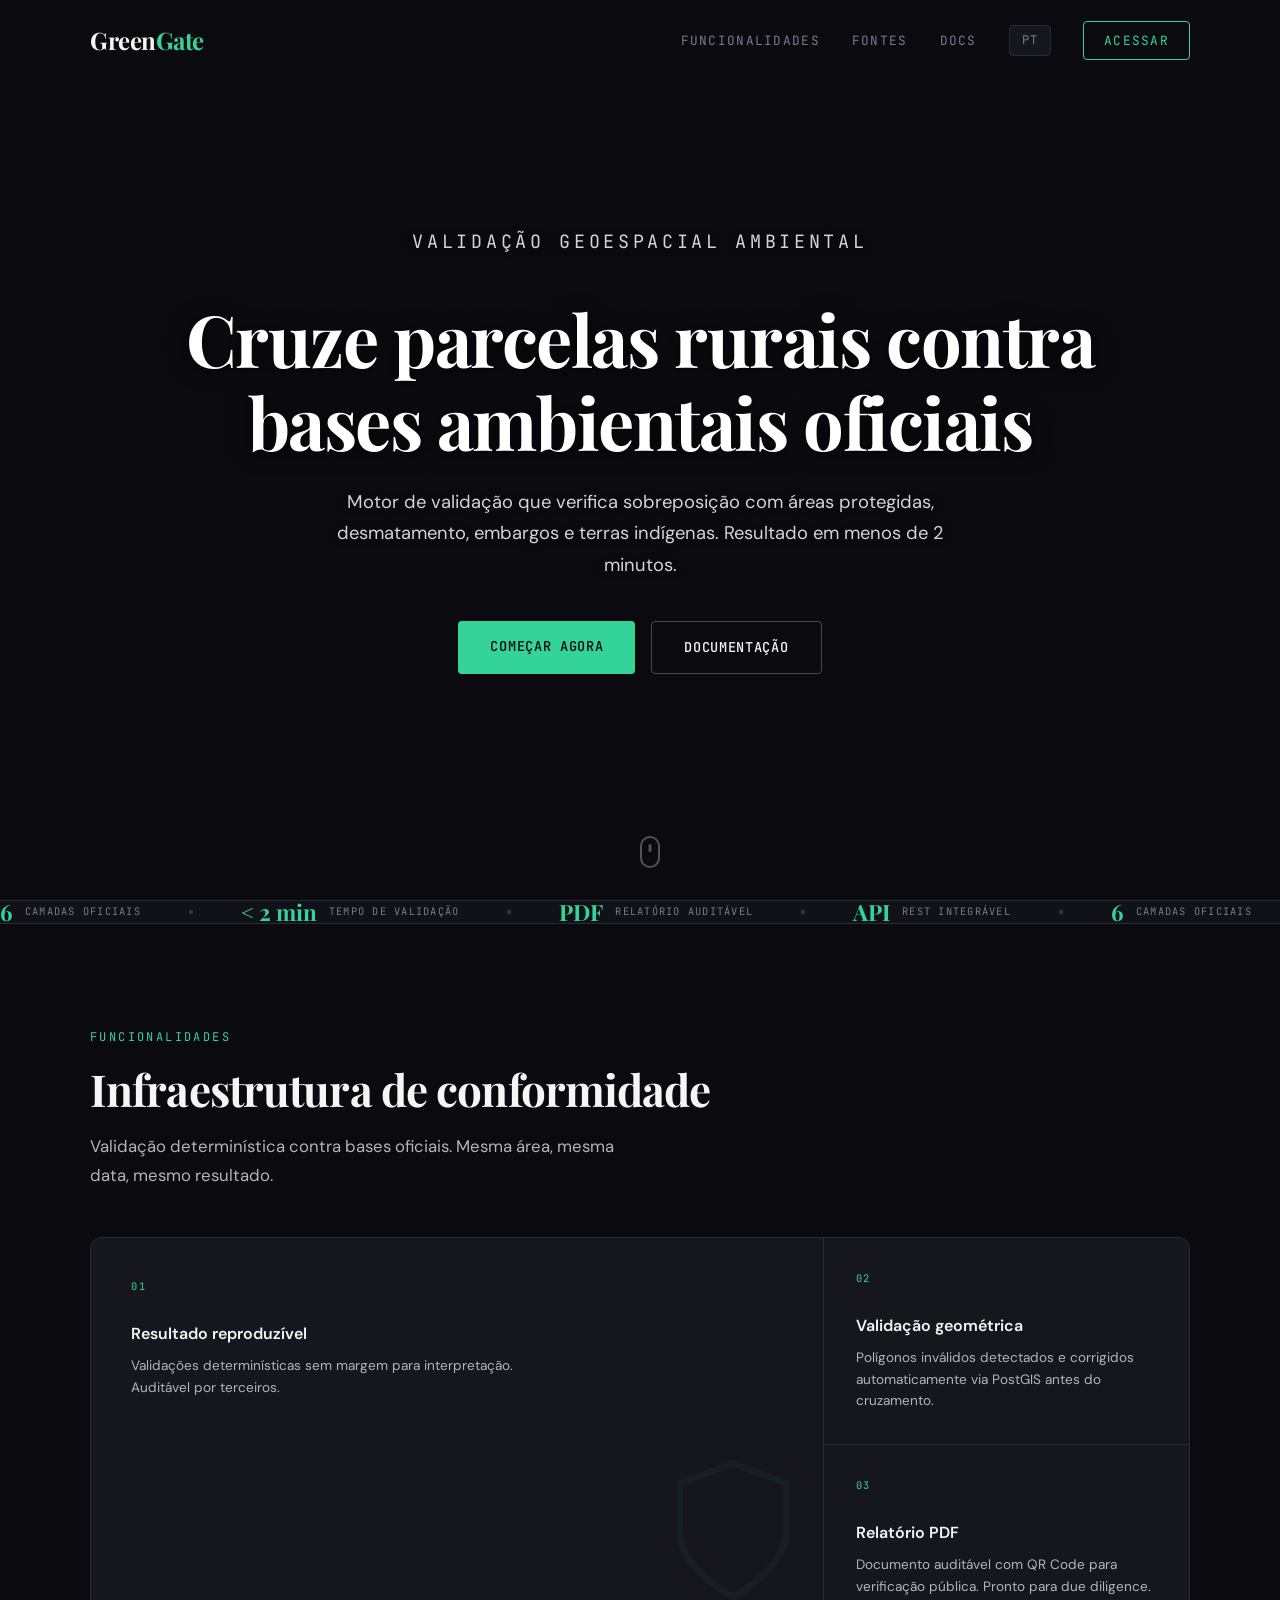
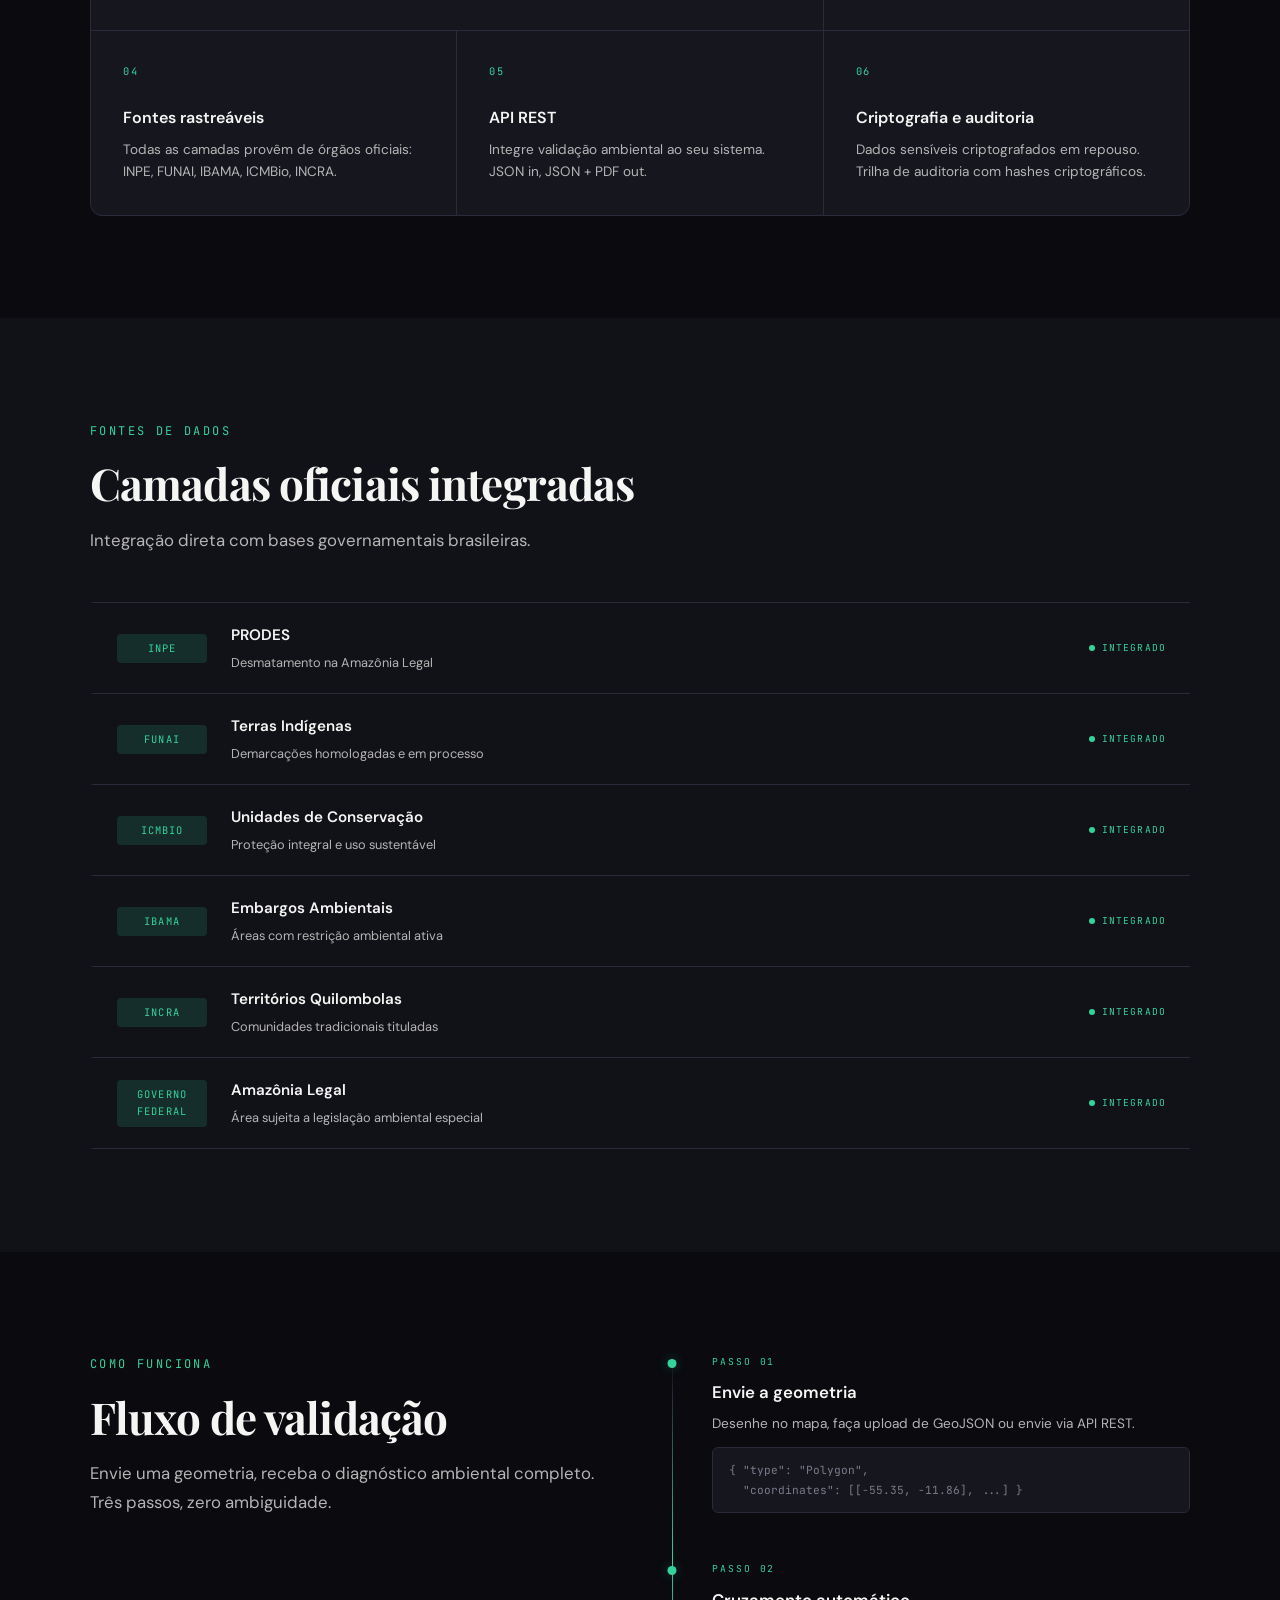
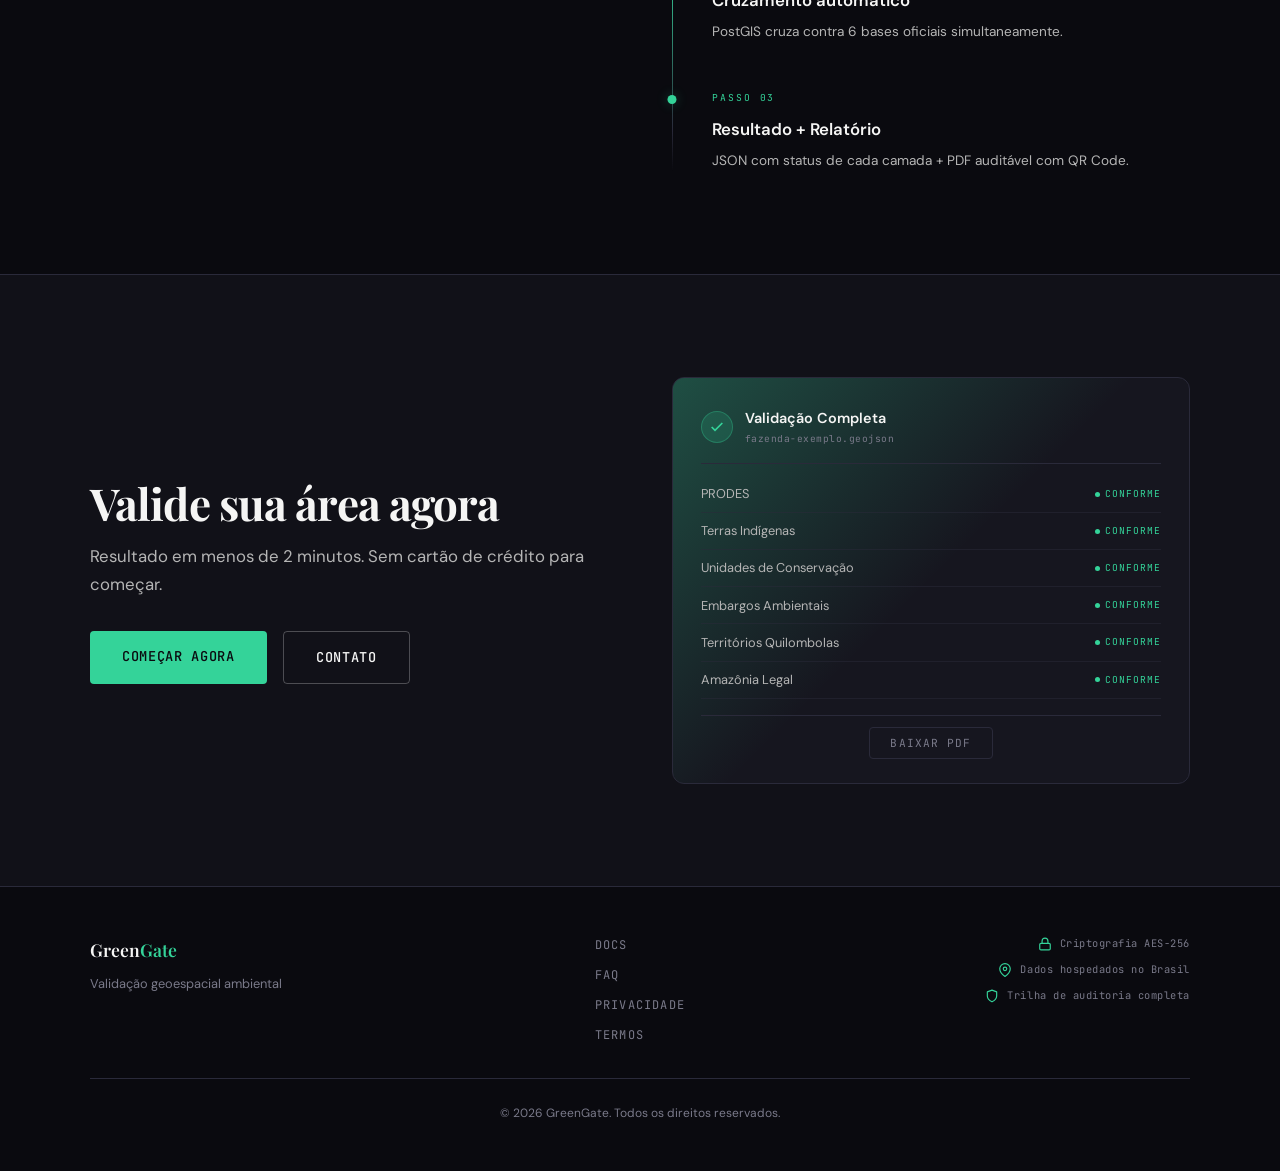
==== commit f2b6da6a: "landing details" ====
--- a/index.html
+++ b/index.html
@@ -427,10 +427,10 @@
 
         .feature-cell--hero .feature-deco {
             position: absolute;
-            bottom: -20px;
-            right: -10px;
-            width: 180px;
-            height: 180px;
+            bottom: 20px;
+            right: 10px;
+            width: 160px;
+            height: 160px;
             opacity: 0.04;
         }
 
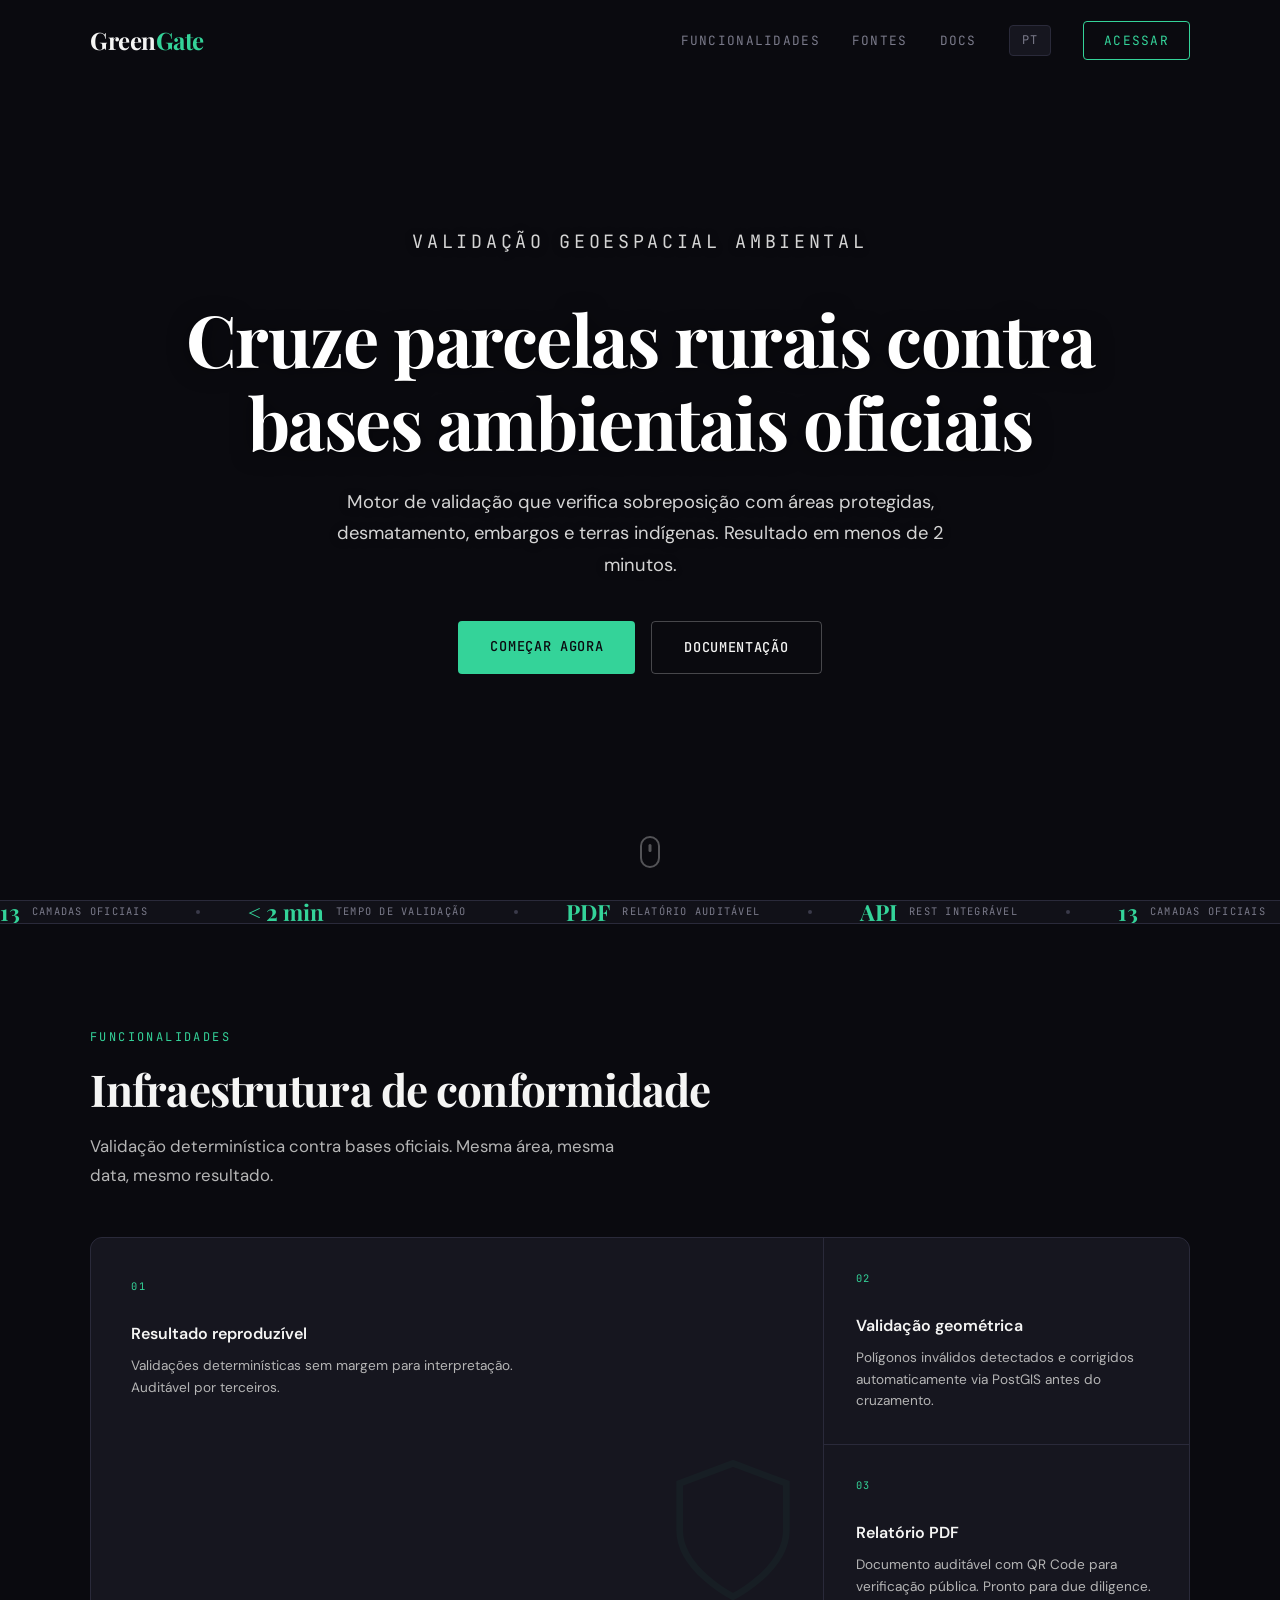
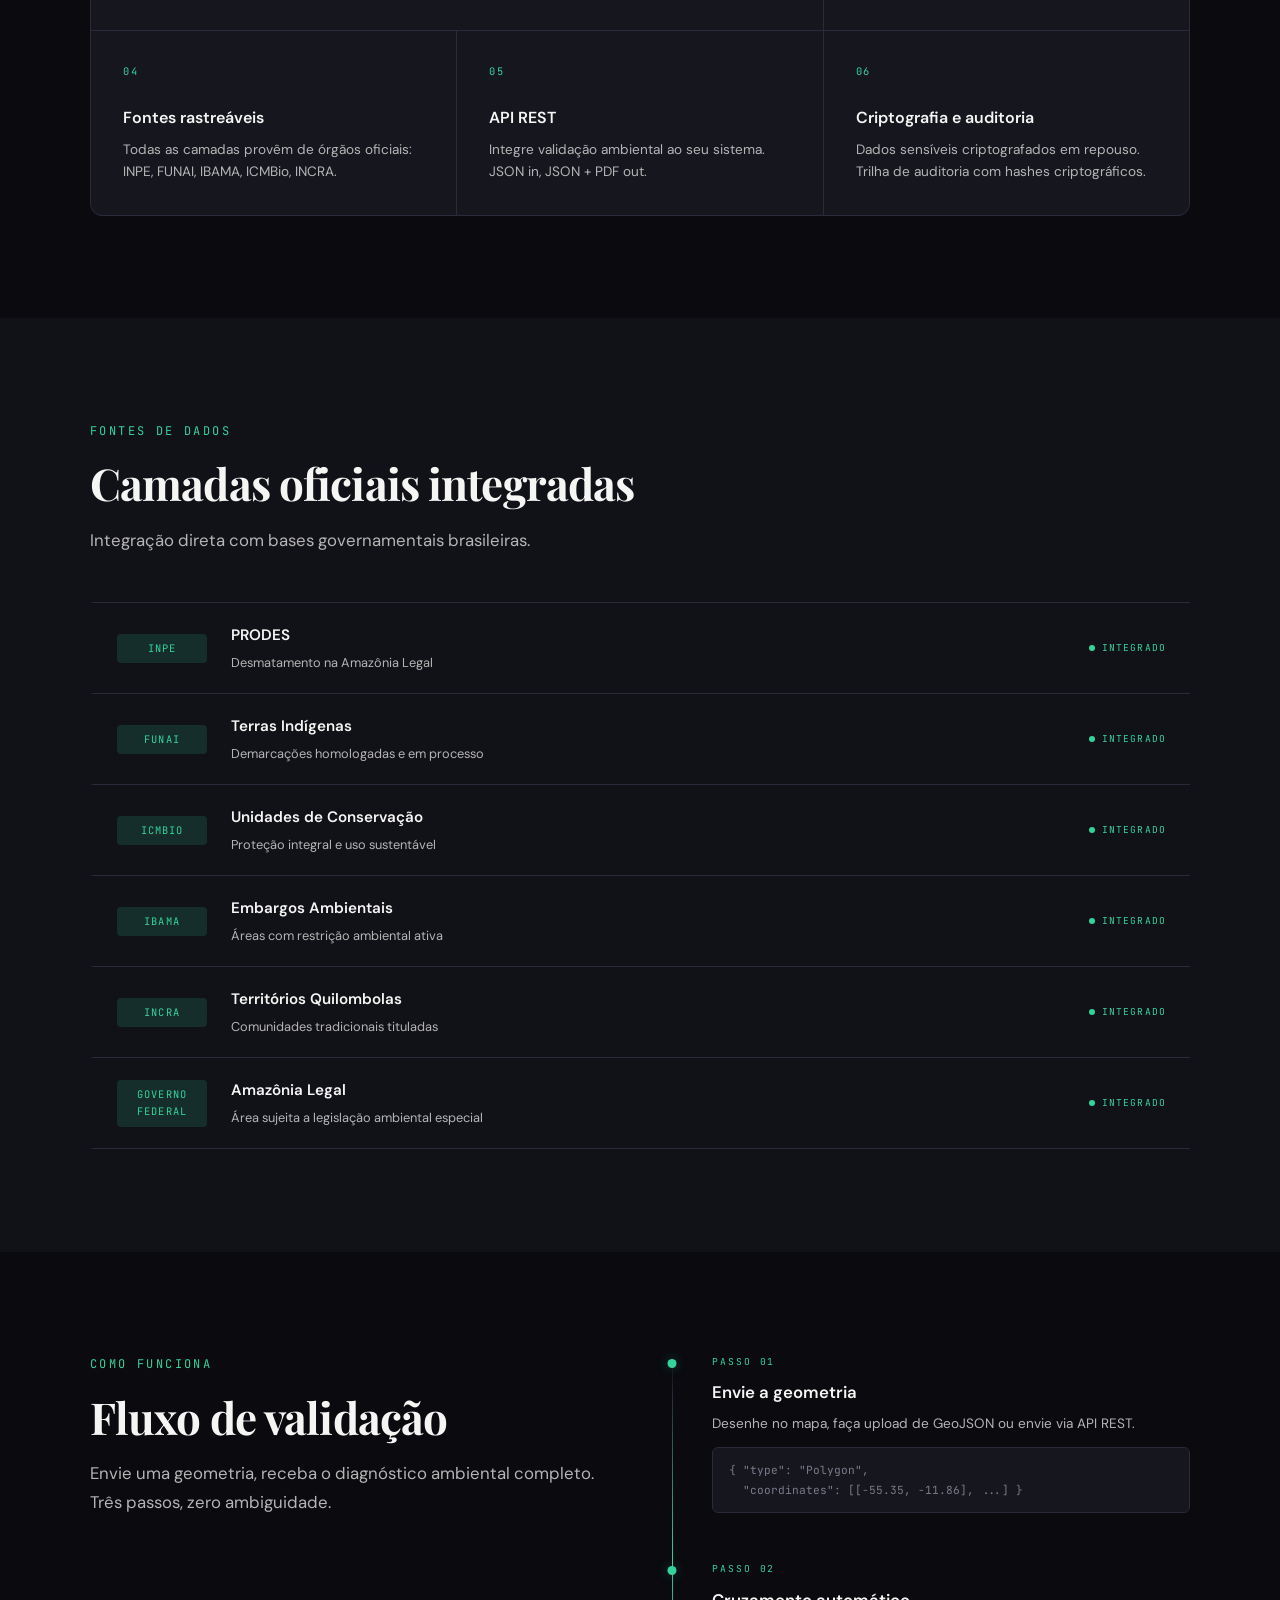
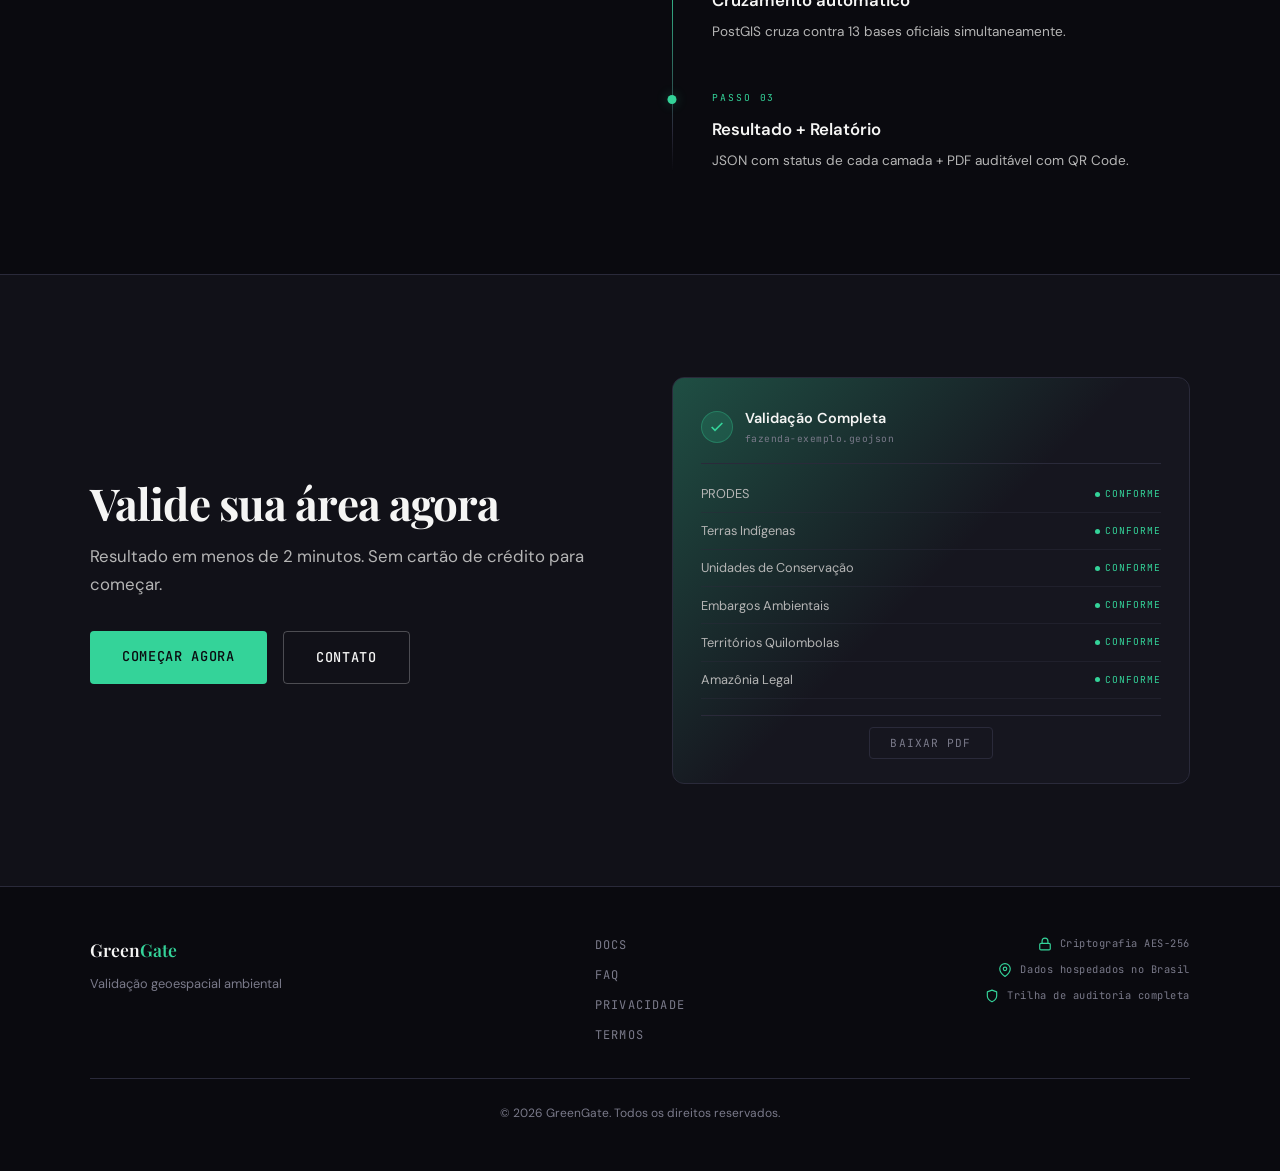
==== commit 898fbe52: "feat: suportar 13 camadas do backend v2 (agrobr)" ====
--- a/index.html
+++ b/index.html
@@ -4,7 +4,7 @@
     <meta charset="UTF-8">
     <meta name="viewport" content="width=device-width, initial-scale=1.0">
     <title>GreenGate — Validação Geoespacial Ambiental</title>
-    <meta name="description" content="Motor de validação geoespacial que cruza parcelas rurais contra 6 bases ambientais oficiais brasileiras. Resultado em menos de 2 minutos.">
+    <meta name="description" content="Motor de validação geoespacial que cruza parcelas rurais contra 13 bases ambientais oficiais brasileiras. Resultado em menos de 2 minutos.">
 
     <!-- Google Analytics 4 -->
     <script async src="https://www.googletagmanager.com/gtag/js?id=G-JRCHQBJEP1"></script>
@@ -1005,7 +1005,7 @@
     <section class="trust-ribbon" style="padding: 0;">
         <div class="trust-ribbon-track">
             <div class="trust-ribbon-item">
-                <div class="trust-ribbon-value">6</div>
+                <div class="trust-ribbon-value">13</div>
                 <div class="trust-ribbon-label" data-i18n="stat_layers">Camadas oficiais</div>
             </div>
             <div class="trust-ribbon-dot"></div>
@@ -1026,7 +1026,7 @@
             <div class="trust-ribbon-dot"></div>
             <!-- Duplicate for seamless loop -->
             <div class="trust-ribbon-item">
-                <div class="trust-ribbon-value">6</div>
+                <div class="trust-ribbon-value">13</div>
                 <div class="trust-ribbon-label" data-i18n="stat_layers">Camadas oficiais</div>
             </div>
             <div class="trust-ribbon-dot"></div>
@@ -1180,7 +1180,7 @@
                     <div class="timeline-step reveal">
                         <div class="timeline-step-label" data-i18n="method_step2_label">Passo 02</div>
                         <div class="timeline-step-title" data-i18n="method_step2_title">Cruzamento automático</div>
-                        <div class="timeline-step-detail" data-i18n="method_step2_detail">PostGIS cruza contra 6 bases oficiais simultaneamente.</div>
+                        <div class="timeline-step-detail" data-i18n="method_step2_detail">PostGIS cruza contra 13 bases oficiais simultaneamente.</div>
                     </div>
 
                     <div class="timeline-step reveal">
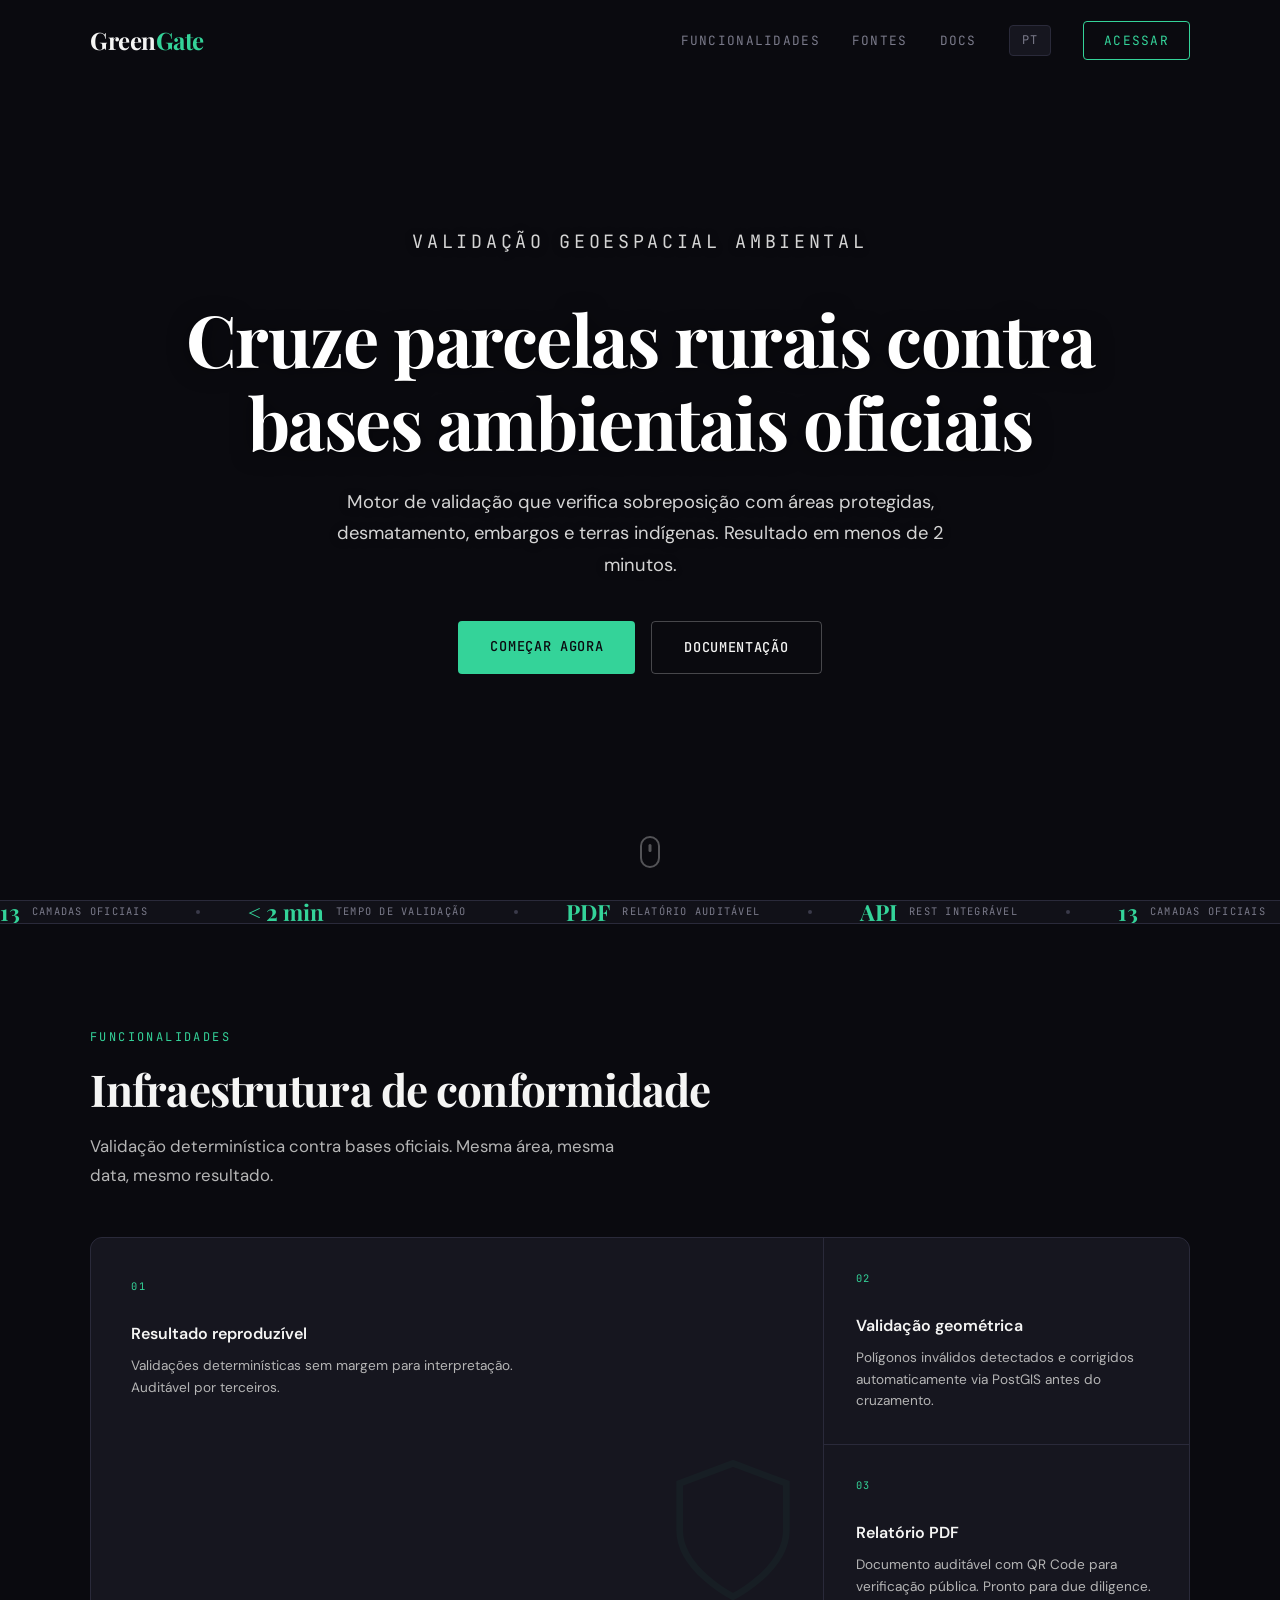
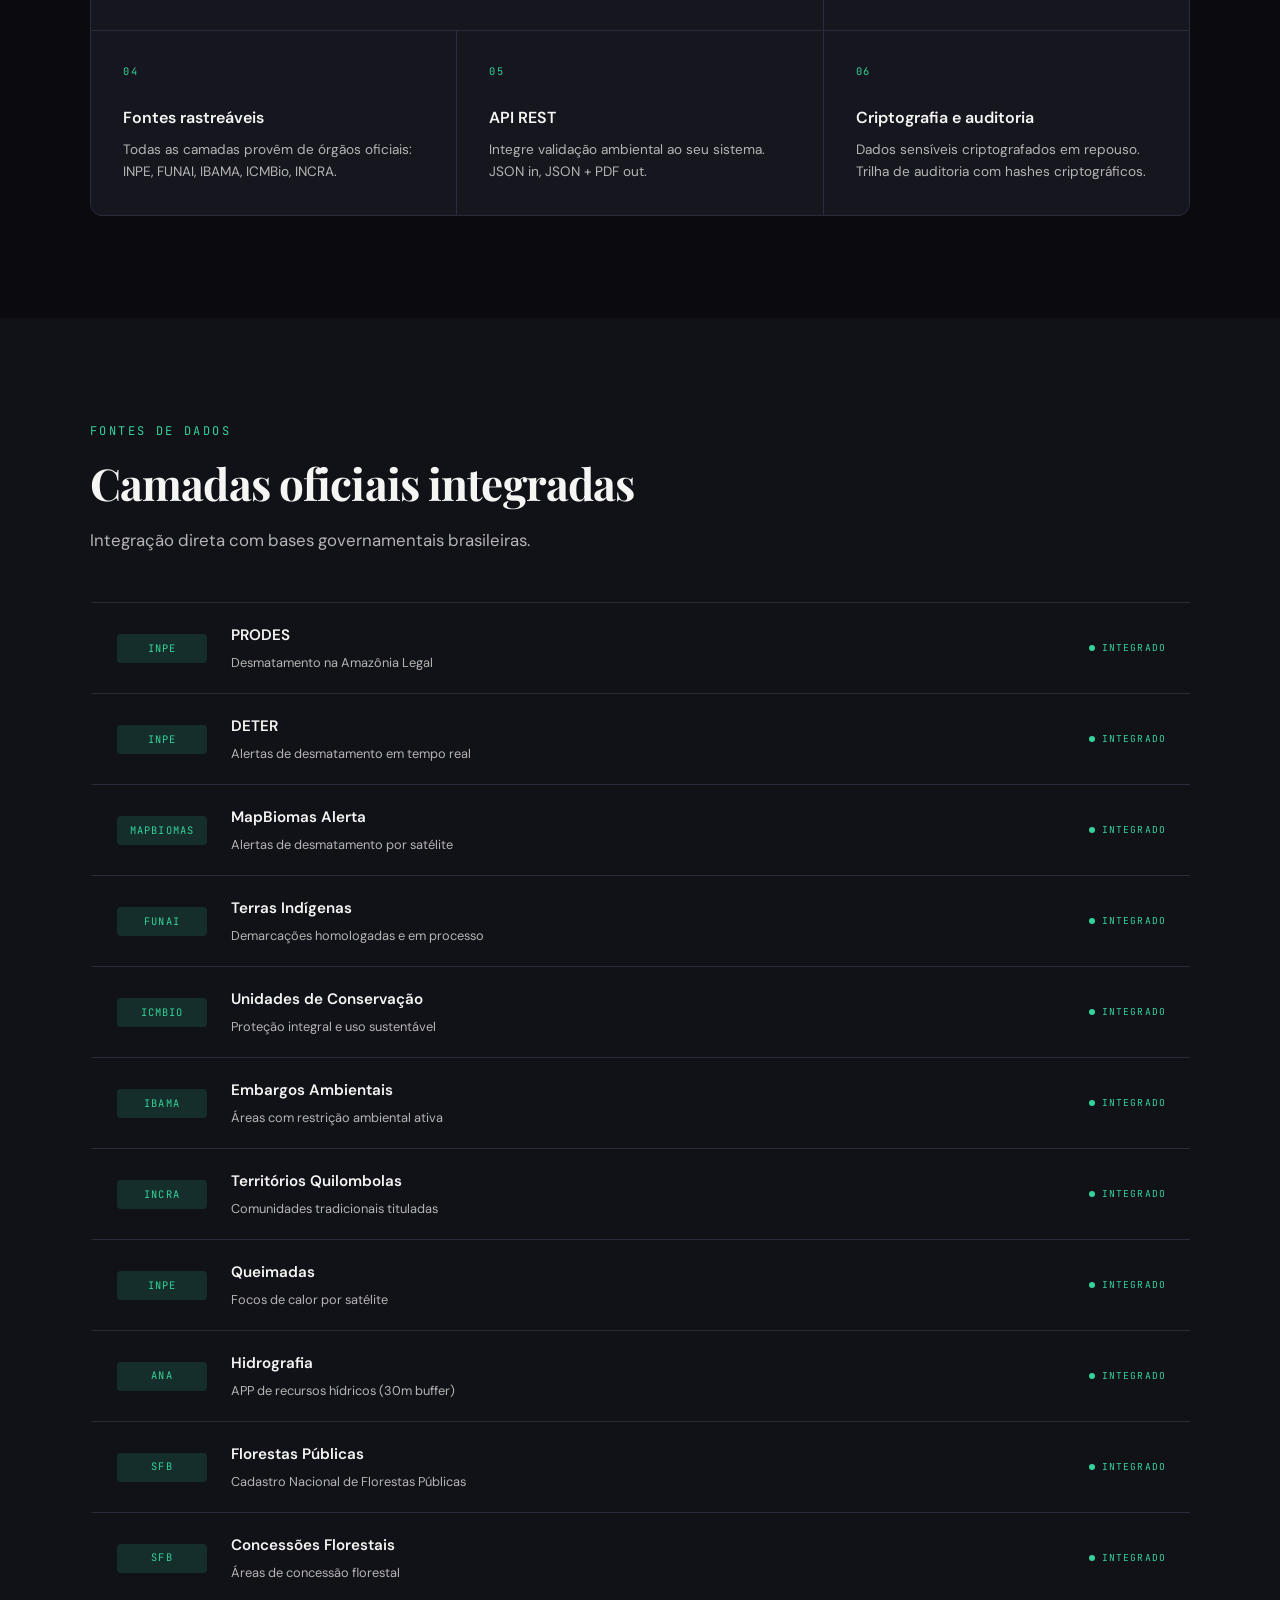
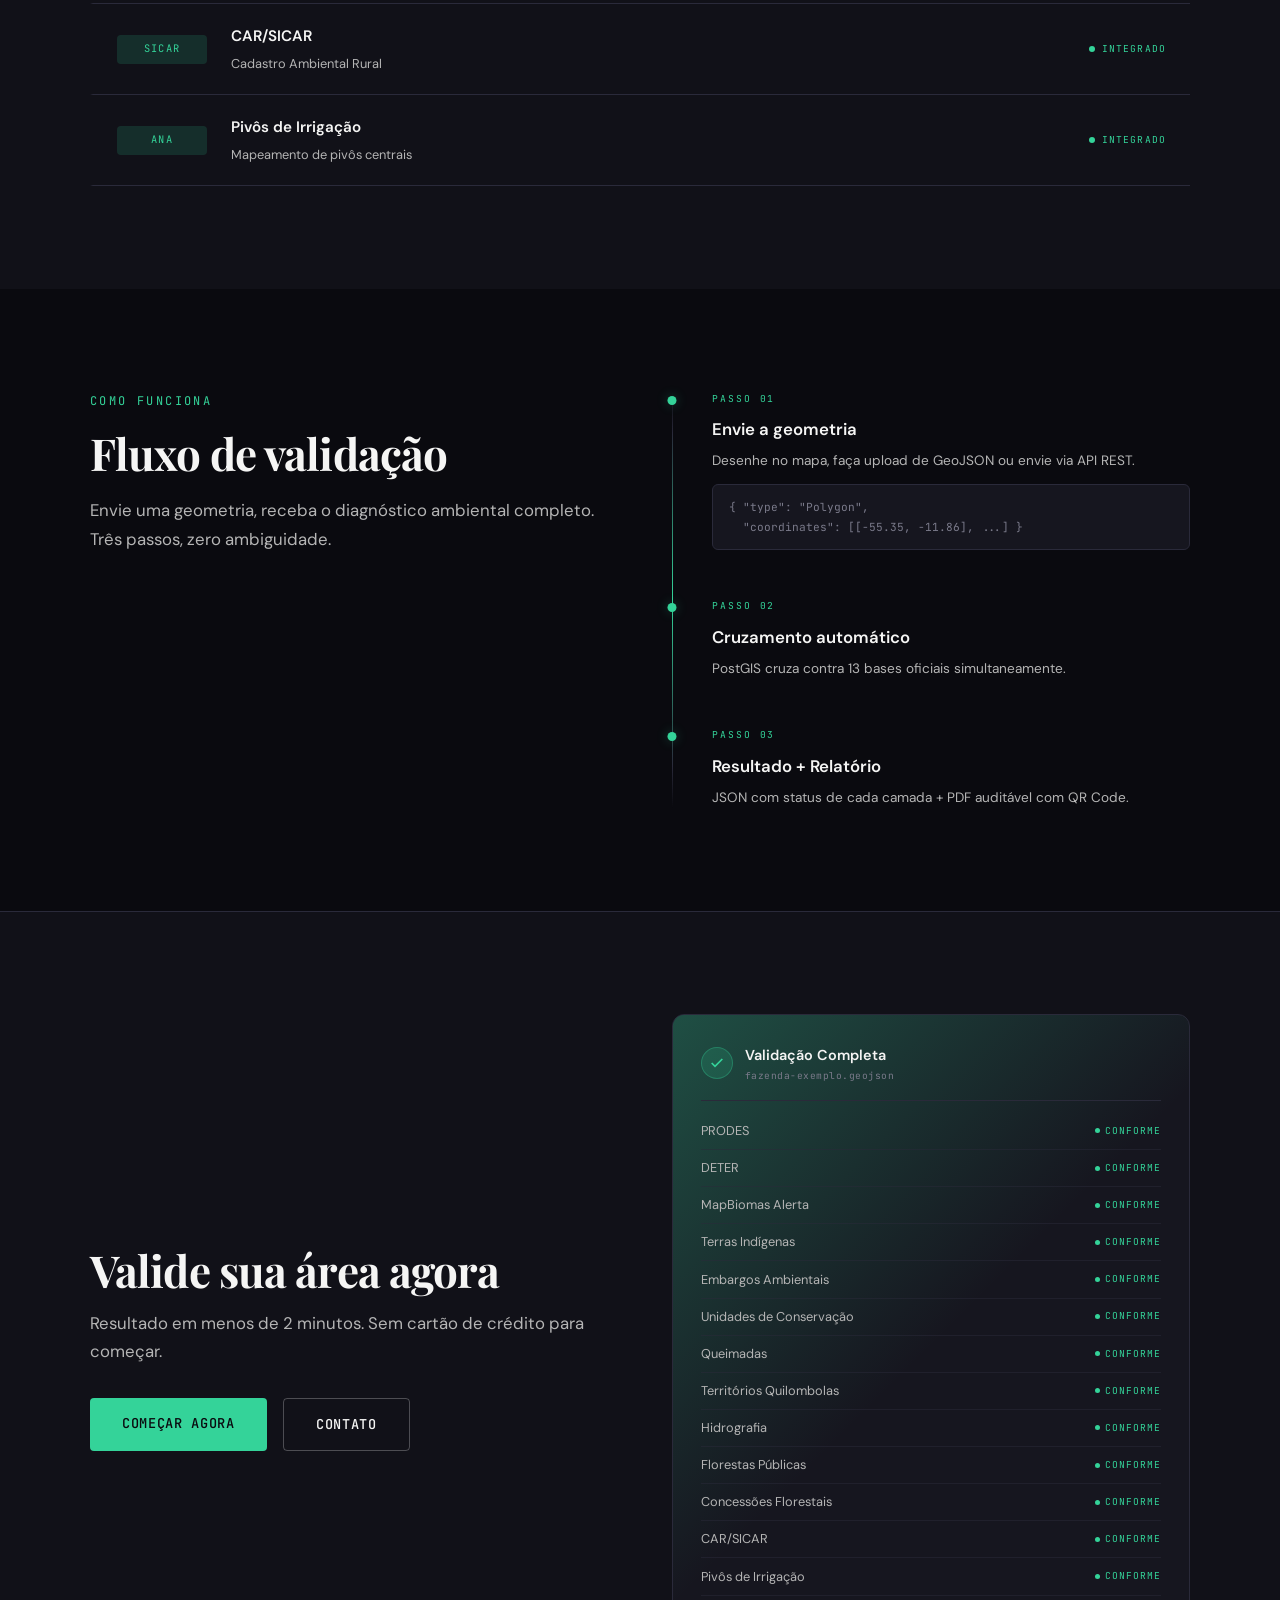
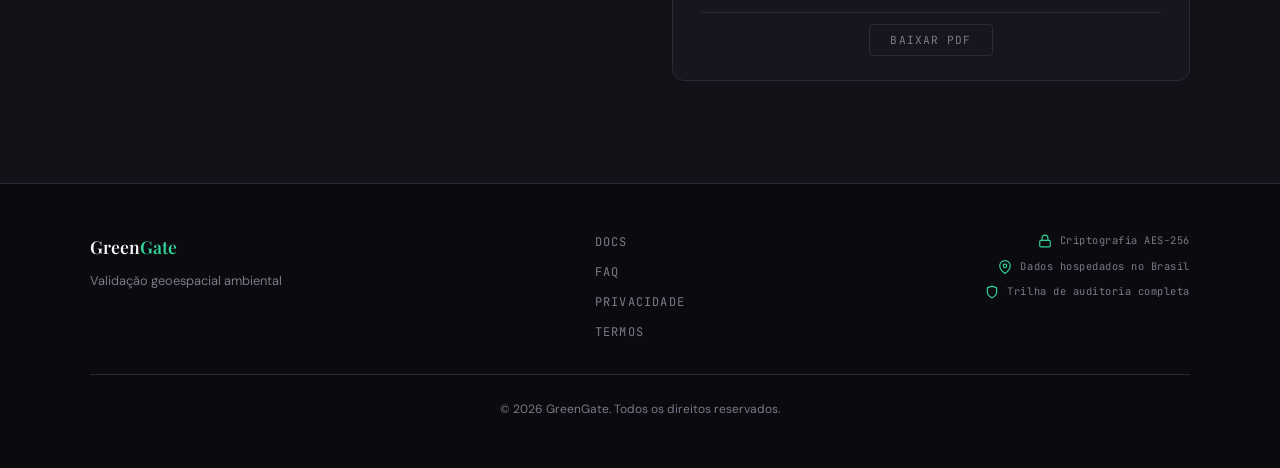
==== commit c32cec7f: "feat: atualizar landing para 13 camadas (evidence table + CTA preview)" ====
--- a/index.html
+++ b/index.html
@@ -1115,6 +1115,22 @@
                     <div class="evidence-badge"><span data-i18n="evidence_badge">Integrado</span></div>
                 </div>
                 <div class="evidence-row reveal">
+                    <div class="evidence-org">INPE</div>
+                    <div class="evidence-info">
+                        <div class="evidence-name" data-i18n="src_deter_name">DETER</div>
+                        <div class="evidence-desc" data-i18n="src_deter_desc">Alertas de desmatamento em tempo real</div>
+                    </div>
+                    <div class="evidence-badge"><span data-i18n="evidence_badge">Integrado</span></div>
+                </div>
+                <div class="evidence-row reveal">
+                    <div class="evidence-org">MapBiomas</div>
+                    <div class="evidence-info">
+                        <div class="evidence-name" data-i18n="src_mapbiomas_name">MapBiomas Alerta</div>
+                        <div class="evidence-desc" data-i18n="src_mapbiomas_desc">Alertas de desmatamento por satélite</div>
+                    </div>
+                    <div class="evidence-badge"><span data-i18n="evidence_badge">Integrado</span></div>
+                </div>
+                <div class="evidence-row reveal">
                     <div class="evidence-org">FUNAI</div>
                     <div class="evidence-info">
                         <div class="evidence-name" data-i18n="src2_name">Terras Indígenas</div>
@@ -1147,10 +1163,50 @@
                     <div class="evidence-badge"><span data-i18n="evidence_badge">Integrado</span></div>
                 </div>
                 <div class="evidence-row reveal">
-                    <div class="evidence-org" data-i18n="src6_org">Governo Federal</div>
+                    <div class="evidence-org">INPE</div>
                     <div class="evidence-info">
-                        <div class="evidence-name" data-i18n="src6_name">Amazônia Legal</div>
-                        <div class="evidence-desc" data-i18n="src6_desc">Área sujeita a legislação ambiental especial</div>
+                        <div class="evidence-name" data-i18n="src_queimadas_name">Queimadas</div>
+                        <div class="evidence-desc" data-i18n="src_queimadas_desc">Focos de calor por satélite</div>
+                    </div>
+                    <div class="evidence-badge"><span data-i18n="evidence_badge">Integrado</span></div>
+                </div>
+                <div class="evidence-row reveal">
+                    <div class="evidence-org">ANA</div>
+                    <div class="evidence-info">
+                        <div class="evidence-name" data-i18n="src_hidro_name">Hidrografia</div>
+                        <div class="evidence-desc" data-i18n="src_hidro_desc">APP de recursos hídricos (30m buffer)</div>
+                    </div>
+                    <div class="evidence-badge"><span data-i18n="evidence_badge">Integrado</span></div>
+                </div>
+                <div class="evidence-row reveal">
+                    <div class="evidence-org">SFB</div>
+                    <div class="evidence-info">
+                        <div class="evidence-name" data-i18n="src_floresta_name">Florestas Públicas</div>
+                        <div class="evidence-desc" data-i18n="src_floresta_desc">Cadastro Nacional de Florestas Públicas</div>
+                    </div>
+                    <div class="evidence-badge"><span data-i18n="evidence_badge">Integrado</span></div>
+                </div>
+                <div class="evidence-row reveal">
+                    <div class="evidence-org">SFB</div>
+                    <div class="evidence-info">
+                        <div class="evidence-name" data-i18n="src_concessao_name">Concessões Florestais</div>
+                        <div class="evidence-desc" data-i18n="src_concessao_desc">Áreas de concessão florestal</div>
+                    </div>
+                    <div class="evidence-badge"><span data-i18n="evidence_badge">Integrado</span></div>
+                </div>
+                <div class="evidence-row reveal">
+                    <div class="evidence-org">SICAR</div>
+                    <div class="evidence-info">
+                        <div class="evidence-name" data-i18n="src_sicar_name">CAR/SICAR</div>
+                        <div class="evidence-desc" data-i18n="src_sicar_desc">Cadastro Ambiental Rural</div>
+                    </div>
+                    <div class="evidence-badge"><span data-i18n="evidence_badge">Integrado</span></div>
+                </div>
+                <div class="evidence-row reveal">
+                    <div class="evidence-org">ANA</div>
+                    <div class="evidence-info">
+                        <div class="evidence-name" data-i18n="src_pivos_name">Pivôs de Irrigação</div>
+                        <div class="evidence-desc" data-i18n="src_pivos_desc">Mapeamento de pivôs centrais</div>
                     </div>
                     <div class="evidence-badge"><span data-i18n="evidence_badge">Integrado</span></div>
                 </div>
@@ -1221,7 +1277,19 @@
                         <span class="cta-preview-row-status" data-i18n="cta_preview_status">Conforme</span>
                     </div>
                     <div class="cta-preview-row">
+                        <span class="cta-preview-row-name" data-i18n="src_deter_name">DETER</span>
+                        <span class="cta-preview-row-status" data-i18n="cta_preview_status">Conforme</span>
+                    </div>
+                    <div class="cta-preview-row">
+                        <span class="cta-preview-row-name" data-i18n="src_mapbiomas_name">MapBiomas Alerta</span>
+                        <span class="cta-preview-row-status" data-i18n="cta_preview_status">Conforme</span>
+                    </div>
+                    <div class="cta-preview-row">
                         <span class="cta-preview-row-name" data-i18n="src2_name">Terras Indígenas</span>
+                        <span class="cta-preview-row-status" data-i18n="cta_preview_status">Conforme</span>
+                    </div>
+                    <div class="cta-preview-row">
+                        <span class="cta-preview-row-name" data-i18n="src4_name">Embargos Ambientais</span>
                         <span class="cta-preview-row-status" data-i18n="cta_preview_status">Conforme</span>
                     </div>
                     <div class="cta-preview-row">
@@ -1229,7 +1297,7 @@
                         <span class="cta-preview-row-status" data-i18n="cta_preview_status">Conforme</span>
                     </div>
                     <div class="cta-preview-row">
-                        <span class="cta-preview-row-name" data-i18n="src4_name">Embargos Ambientais</span>
+                        <span class="cta-preview-row-name" data-i18n="src_queimadas_name">Queimadas</span>
                         <span class="cta-preview-row-status" data-i18n="cta_preview_status">Conforme</span>
                     </div>
                     <div class="cta-preview-row">
@@ -1237,7 +1305,23 @@
                         <span class="cta-preview-row-status" data-i18n="cta_preview_status">Conforme</span>
                     </div>
                     <div class="cta-preview-row">
-                        <span class="cta-preview-row-name" data-i18n="src6_name">Amazônia Legal</span>
+                        <span class="cta-preview-row-name" data-i18n="src_hidro_name">Hidrografia</span>
+                        <span class="cta-preview-row-status" data-i18n="cta_preview_status">Conforme</span>
+                    </div>
+                    <div class="cta-preview-row">
+                        <span class="cta-preview-row-name" data-i18n="src_floresta_name">Florestas Públicas</span>
+                        <span class="cta-preview-row-status" data-i18n="cta_preview_status">Conforme</span>
+                    </div>
+                    <div class="cta-preview-row">
+                        <span class="cta-preview-row-name" data-i18n="src_concessao_name">Concessões Florestais</span>
+                        <span class="cta-preview-row-status" data-i18n="cta_preview_status">Conforme</span>
+                    </div>
+                    <div class="cta-preview-row">
+                        <span class="cta-preview-row-name" data-i18n="src_sicar_name">CAR/SICAR</span>
+                        <span class="cta-preview-row-status" data-i18n="cta_preview_status">Conforme</span>
+                    </div>
+                    <div class="cta-preview-row">
+                        <span class="cta-preview-row-name" data-i18n="src_pivos_name">Pivôs de Irrigação</span>
                         <span class="cta-preview-row-status" data-i18n="cta_preview_status">Conforme</span>
                     </div>
                     <div class="cta-preview-footer">
